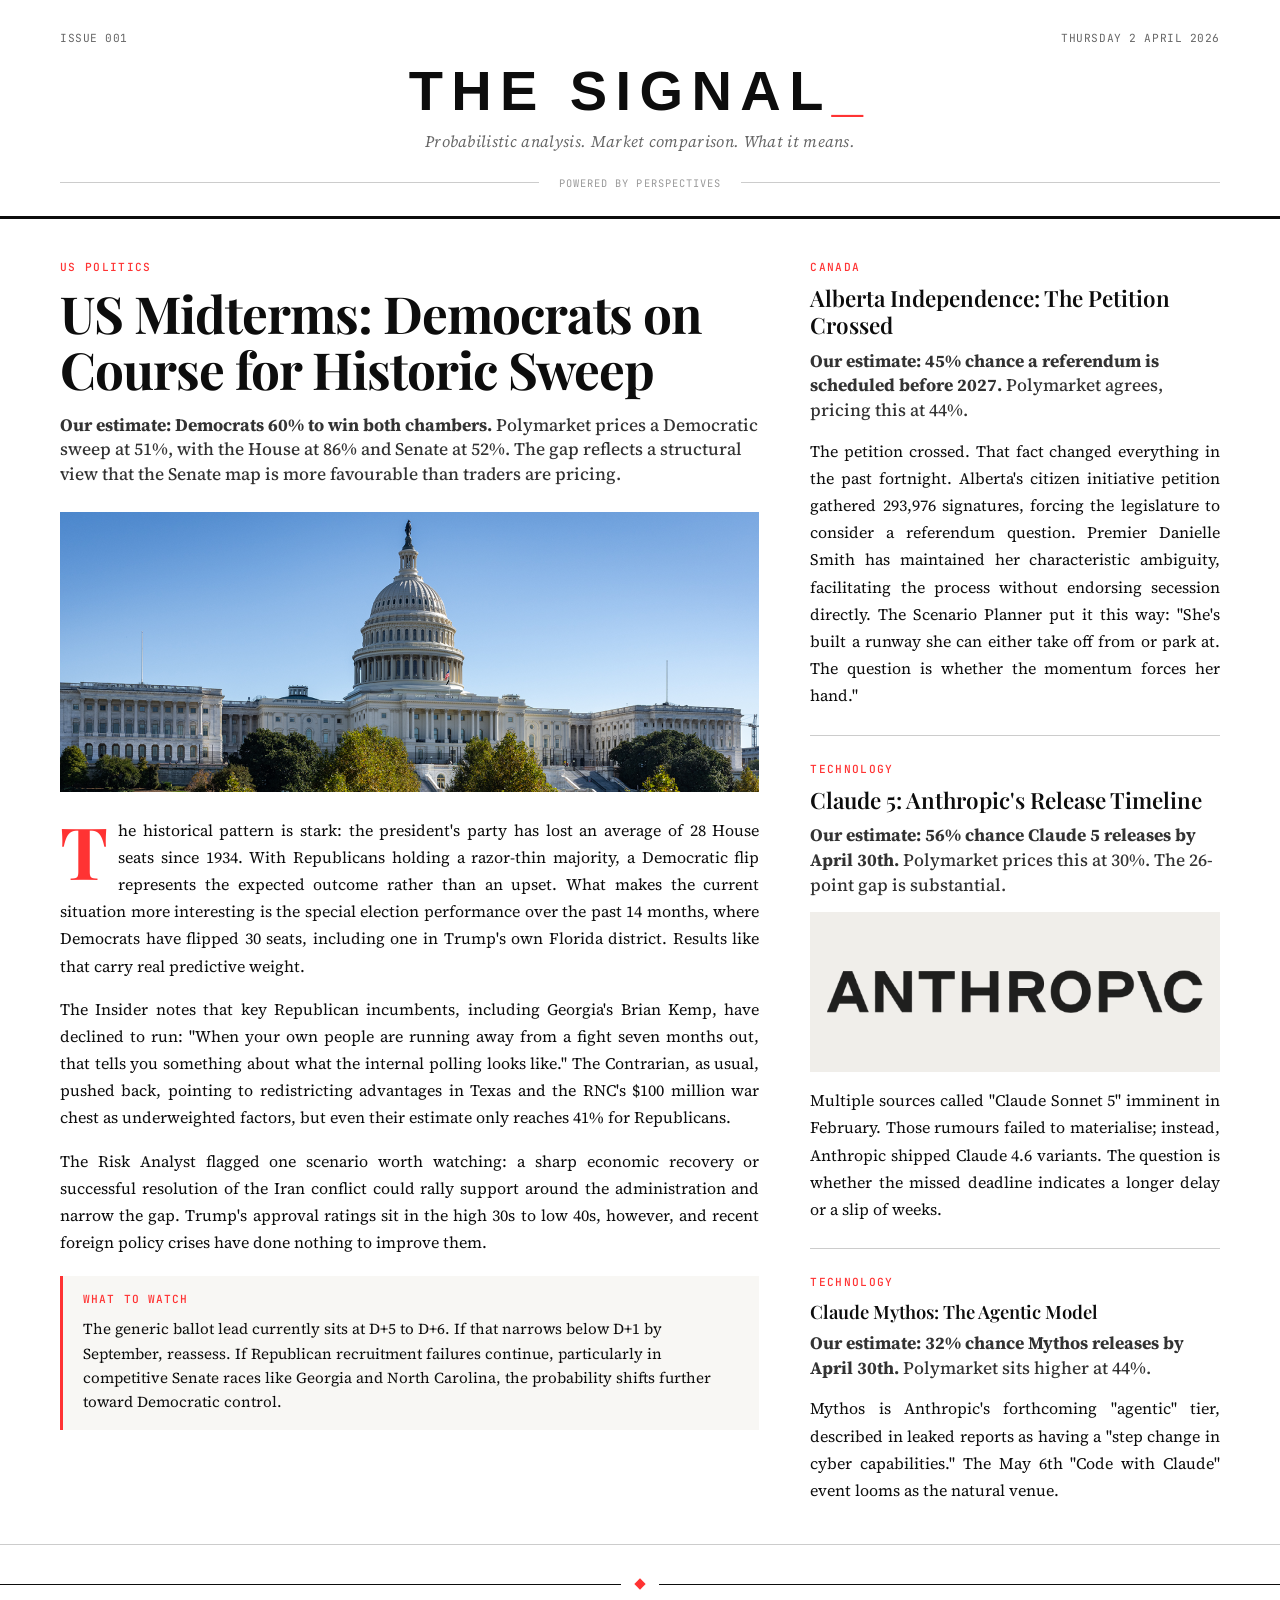
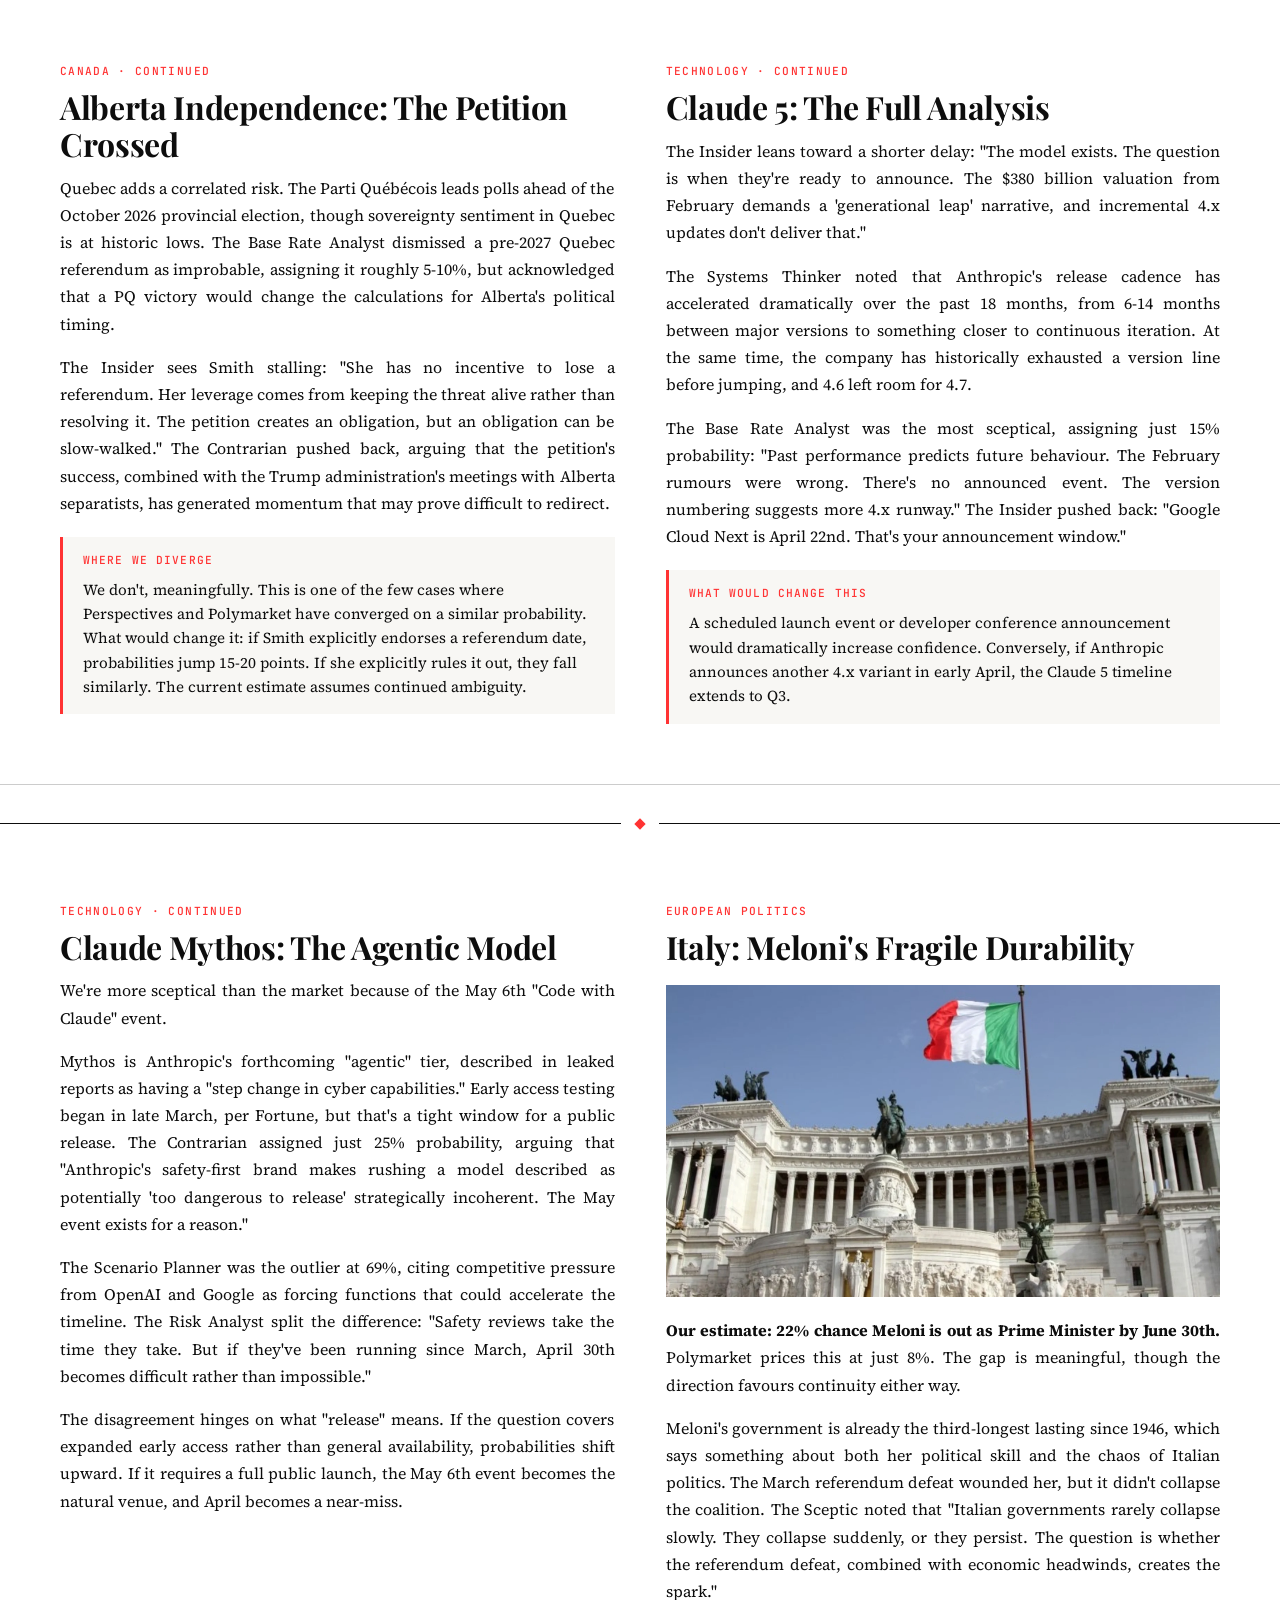
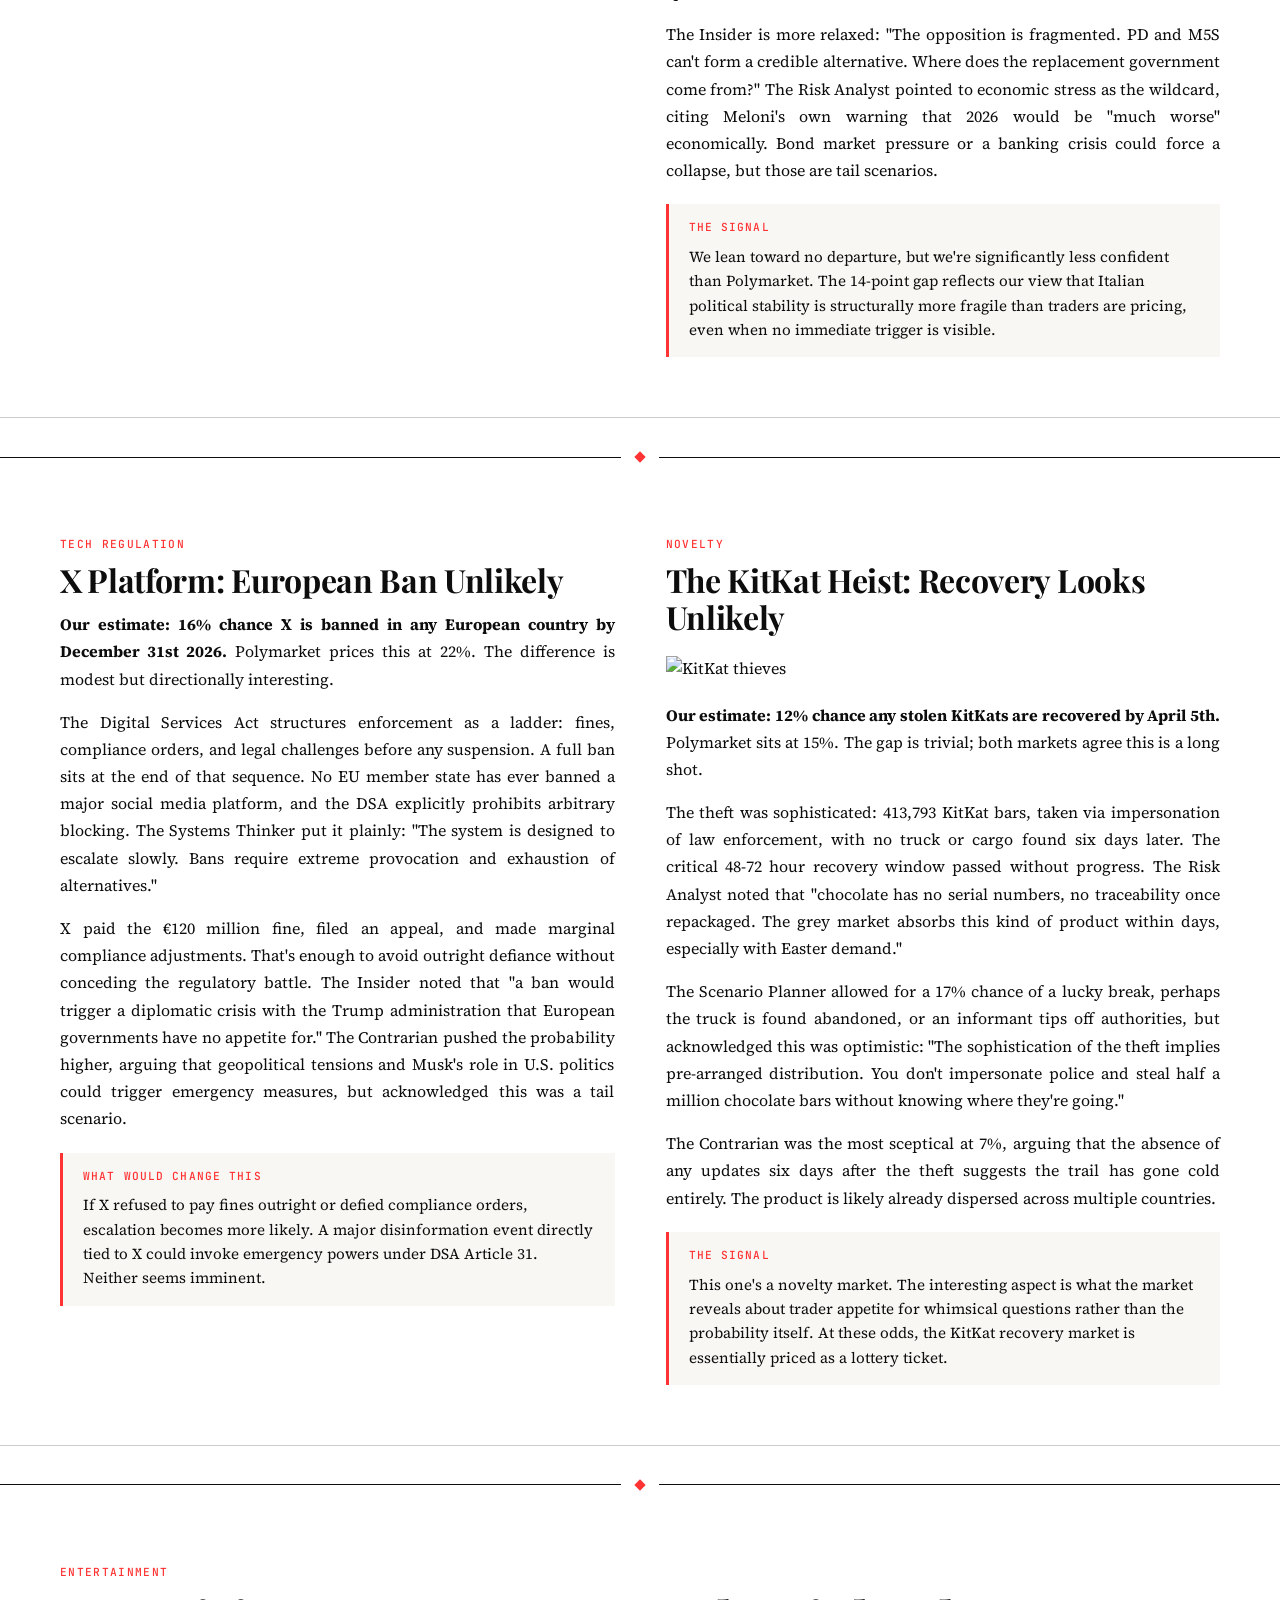
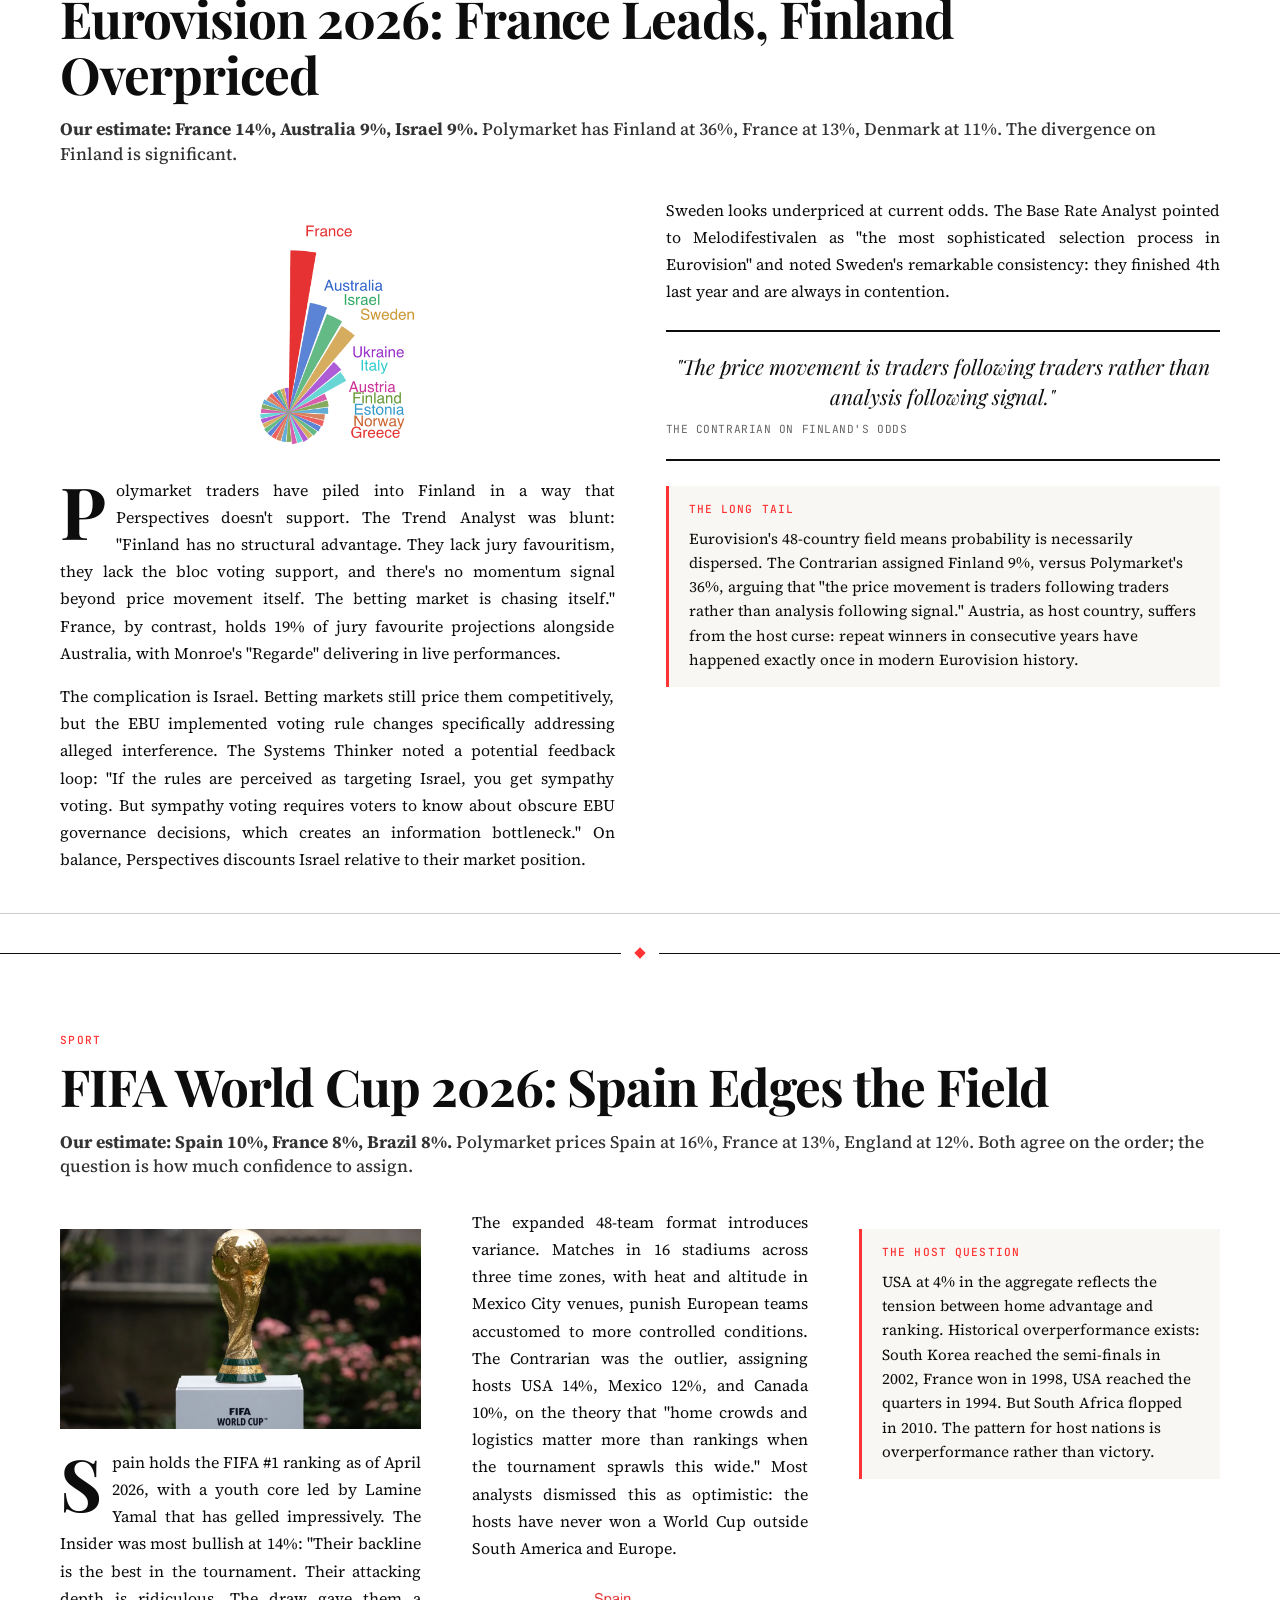
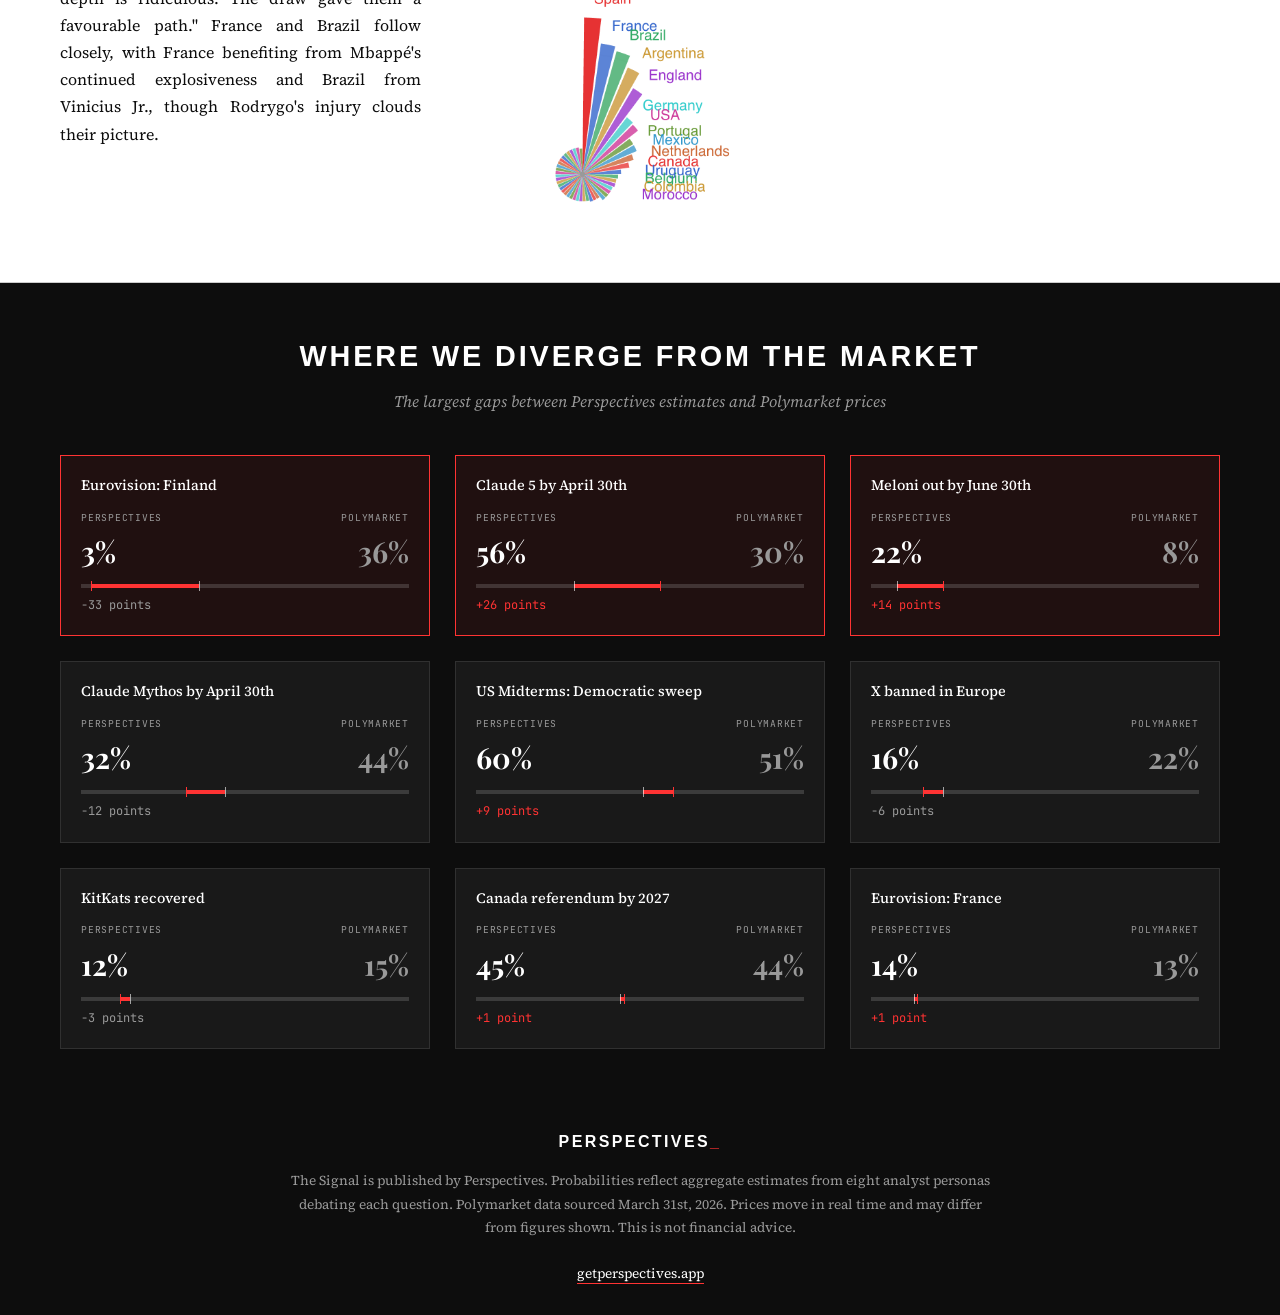
==== issue-1/index.html @ 30c76146 "Added Issue 2" ====
<!doctype html>
<html lang="en">
    <head>
        <meta charset="UTF-8" />
        <meta name="viewport" content="width=device-width, initial-scale=1.0" />
        <title>The Signal · Issue 001</title>
        <link rel="preconnect" href="https://fonts.googleapis.com" />
        <link rel="preconnect" href="https://fonts.gstatic.com" crossorigin />
        <link
            href="https://fonts.googleapis.com/css2?family=Syncopate:wght@400;700&family=Playfair+Display:ital,wght@0,400;0,500;0,600;0,700;0,800;1,400;1,500&family=Source+Serif+4:ital,opsz,wght@0,8..60,400;0,8..60,500;0,8..60,600;1,8..60,400;1,8..60,500&family=JetBrains+Mono:wght@400;500&display=swap"
            rel="stylesheet"
        />
        <style>
            :root {
                --black: #0d0d0d;
                --white: #ffffff;
                --paper: #f8f7f4;
                --paper-dark: #f0eeea;
                --red: rgb(255, 51, 51);
                --gray-dark: #333;
                --gray-mid: #666;
                --gray-light: #999;
                --rule: #0d0d0d;
                --rule-light: #ccc;
            }

            * {
                margin: 0;
                padding: 0;
                box-sizing: border-box;
            }

            html {
                font-size: 16px;
                scroll-behavior: smooth;
            }

            body {
                font-family: "Source Serif 4", Georgia, serif;
                background: var(--paper);
                color: var(--black);
                line-height: 1.6;
                -webkit-font-smoothing: antialiased;
            }

            /* ========================================
           NEWSPAPER CONTAINER
           ======================================== */

            .newspaper {
                max-width: 1400px;
                margin: 0 auto;
                background: var(--white);
                box-shadow: 0 0 60px rgba(0, 0, 0, 0.08);
            }

            .page {
                padding: 40px 60px;
                border-bottom: 1px solid var(--rule-light);
            }

            .page:last-child {
                border-bottom: none;
            }

            /* ========================================
           MASTHEAD
           ======================================== */

            .masthead {
                text-align: center;
                padding: 30px 60px 25px;
                border-bottom: 3px solid var(--black);
            }

            .masthead-top {
                display: flex;
                justify-content: space-between;
                align-items: center;
                font-family: "JetBrains Mono", monospace;
                font-size: 0.7rem;
                letter-spacing: 0.05em;
                color: var(--gray-mid);
                margin-bottom: 15px;
                text-transform: uppercase;
            }

            .masthead-logo {
                font-family: "Syncopate", sans-serif;
                font-weight: 700;
                font-size: 3.5rem;
                letter-spacing: 0.15em;
                color: var(--black);
                line-height: 1;
            }

            .masthead-logo .underscore {
                color: var(--red);
            }

            .masthead-tagline {
                font-family: "Source Serif 4", serif;
                font-style: italic;
                font-size: 1rem;
                color: var(--gray-mid);
                margin-top: 10px;
                letter-spacing: 0.02em;
            }

            .masthead-rule {
                display: flex;
                align-items: center;
                gap: 20px;
                margin-top: 20px;
            }

            .masthead-rule::before,
            .masthead-rule::after {
                content: "";
                flex: 1;
                height: 1px;
                background: var(--rule-light);
            }

            .masthead-rule span {
                font-family: "JetBrains Mono", monospace;
                font-size: 0.65rem;
                letter-spacing: 0.1em;
                text-transform: uppercase;
                color: var(--gray-light);
            }

            /* ========================================
           TYPOGRAPHY
           ======================================== */

            .headline-hero {
                font-family: "Playfair Display", serif;
                font-size: 3.2rem;
                font-weight: 700;
                line-height: 1.1;
                letter-spacing: -0.02em;
                margin-bottom: 15px;
            }

            .headline-major {
                font-family: "Playfair Display", serif;
                font-size: 2rem;
                font-weight: 700;
                line-height: 1.15;
                letter-spacing: -0.01em;
                margin-bottom: 12px;
            }

            .headline-minor {
                font-family: "Playfair Display", serif;
                font-size: 1.4rem;
                font-weight: 600;
                line-height: 1.2;
                margin-bottom: 10px;
            }

            .headline-small {
                font-family: "Playfair Display", serif;
                font-size: 1.15rem;
                font-weight: 600;
                line-height: 1.25;
                margin-bottom: 8px;
            }

            .subhead {
                font-family: "Source Serif 4", serif;
                font-size: 1.1rem;
                font-weight: 500;
                color: var(--gray-dark);
                line-height: 1.4;
                margin-bottom: 15px;
            }

            .body-text {
                font-size: 1rem;
                line-height: 1.7;
                text-align: justify;
                hyphens: auto;
            }

            .body-text p {
                margin-bottom: 1em;
            }

            .body-text p:last-child {
                margin-bottom: 0;
            }

            .estimate {
                font-weight: 600;
            }

            .section-label {
                font-family: "JetBrains Mono", monospace;
                font-size: 0.7rem;
                font-weight: 500;
                letter-spacing: 0.12em;
                text-transform: uppercase;
                color: var(--red);
                margin-bottom: 8px;
            }

            .drop-cap {
                float: left;
                font-family: "Playfair Display", serif;
                font-size: 4.5rem;
                font-weight: 700;
                line-height: 0.8;
                padding-right: 10px;
                padding-top: 5px;
                color: var(--black);
            }

            .drop-cap-red {
                color: var(--red);
            }

            /* ========================================
           FRONT PAGE LAYOUT
           ======================================== */

            .front-page {
                display: grid;
                grid-template-columns: 2fr 1px 1.2fr;
                gap: 0;
            }

            .column-rule {
                background: var(--rule-light);
                margin: 0 25px;
            }

            .lead-story {
                padding-right: 25px;
            }

            .sidebar-stories {
                padding-left: 25px;
            }

            .sidebar-story {
                padding-bottom: 25px;
                margin-bottom: 25px;
                border-bottom: 1px solid var(--rule-light);
            }

            .sidebar-story:last-child {
                border-bottom: none;
                margin-bottom: 0;
                padding-bottom: 0;
            }

            /* ========================================
           IMAGE PLACEHOLDERS
           ======================================== */

            .image-placeholder {
                background: var(--paper-dark);
                border: 1px dashed var(--rule-light);
                display: flex;
                align-items: center;
                justify-content: center;
                color: var(--gray-light);
                font-family: "JetBrains Mono", monospace;
                font-size: 0.75rem;
                text-align: center;
                padding: 20px;
                margin: 20px 0;
            }

            .image-placeholder.hero {
                height: 280px;
                margin: 25px 0;
            }

            .image-placeholder.sidebar {
                height: 160px;
                margin: 15px 0;
            }

            .image-placeholder.inline {
                height: 200px;
            }

            .image-placeholder.chart {
                height: 240px;
                background: var(--white);
                border: 1px solid var(--rule-light);
            }

            /* ========================================
           SECONDARY SECTIONS
           ======================================== */

            .two-column {
                display: grid;
                grid-template-columns: 1fr 1px 1fr;
                gap: 0;
            }

            .three-column {
                display: grid;
                grid-template-columns: 1fr 1px 1fr 1px 1fr;
                gap: 0;
            }

            .col {
                padding: 0 25px;
            }

            .col:first-child {
                padding-left: 0;
            }

            .col:last-child {
                padding-right: 0;
            }

            .section-break {
                display: flex;
                align-items: center;
                gap: 15px;
                margin: 35px 0;
            }

            .section-break::before,
            .section-break::after {
                content: "";
                flex: 1;
                height: 1px;
                background: var(--black);
            }

            .section-break .diamond {
                width: 8px;
                height: 8px;
                background: var(--red);
                transform: rotate(45deg);
            }

            /* ========================================
           CALLOUT BOXES
           ======================================== */

            .what-to-watch {
                background: var(--paper);
                border-left: 3px solid var(--red);
                padding: 15px 20px;
                margin: 20px 0;
            }

            .what-to-watch-title {
                font-family: "JetBrains Mono", monospace;
                font-size: 0.7rem;
                font-weight: 500;
                letter-spacing: 0.1em;
                text-transform: uppercase;
                color: var(--red);
                margin-bottom: 8px;
            }

            .what-to-watch p {
                font-size: 0.95rem;
                line-height: 1.6;
                margin: 0;
            }

            .pull-quote {
                border-top: 2px solid var(--black);
                border-bottom: 2px solid var(--black);
                padding: 20px 0;
                margin: 25px 0;
            }

            .pull-quote p {
                font-family: "Playfair Display", serif;
                font-size: 1.3rem;
                font-style: italic;
                line-height: 1.4;
                text-align: center;
            }

            .pull-quote .attribution {
                font-family: "JetBrains Mono", monospace;
                font-size: 0.7rem;
                font-style: normal;
                letter-spacing: 0.05em;
                text-transform: uppercase;
                color: var(--gray-mid);
                margin-top: 10px;
                display: block;
            }

            /* ========================================
           DIVERGENCE INFOGRAPHIC
           ======================================== */

            .divergence-section {
                background: var(--black);
                color: var(--white);
                padding: 50px 60px;
            }

            .divergence-title {
                font-family: "Syncopate", sans-serif;
                font-weight: 700;
                font-size: 1.8rem;
                letter-spacing: 0.1em;
                text-align: center;
                margin-bottom: 10px;
            }

            .divergence-subtitle {
                font-family: "Source Serif 4", serif;
                font-style: italic;
                font-size: 1rem;
                text-align: center;
                color: var(--gray-light);
                margin-bottom: 40px;
            }

            .divergence-grid {
                display: grid;
                grid-template-columns: repeat(3, 1fr);
                gap: 25px;
            }

            .divergence-card {
                background: rgba(255, 255, 255, 0.05);
                border: 1px solid rgba(255, 255, 255, 0.1);
                padding: 20px;
            }

            .divergence-card.highlight {
                border-color: var(--red);
                background: rgba(255, 51, 51, 0.08);
            }

            .divergence-question {
                font-family: "Source Serif 4", serif;
                font-size: 0.9rem;
                font-weight: 500;
                margin-bottom: 15px;
                line-height: 1.3;
            }

            .divergence-numbers {
                display: flex;
                justify-content: space-between;
                align-items: flex-end;
                margin-bottom: 10px;
            }

            .divergence-estimate {
                text-align: left;
            }

            .divergence-market {
                text-align: right;
            }

            .divergence-label {
                font-family: "JetBrains Mono", monospace;
                font-size: 0.6rem;
                letter-spacing: 0.08em;
                text-transform: uppercase;
                color: var(--gray-light);
                margin-bottom: 3px;
            }

            .divergence-value {
                font-family: "Playfair Display", serif;
                font-size: 1.8rem;
                font-weight: 700;
            }

            .divergence-value.perspectives {
                color: var(--white);
            }

            .divergence-value.polymarket {
                color: var(--gray-light);
            }

            .divergence-gap-bar {
                height: 4px;
                background: rgba(255, 255, 255, 0.15);
                position: relative;
                margin-bottom: 8px;
            }

            .gap-fill {
                position: absolute;
                height: 100%;
                background: var(--red);
            }

            .gap-tick {
                position: absolute;
                width: 1px;
                height: 10px;
                top: -3px;
            }

            .gap-tick-p {
                background: var(--red);
            }

            .gap-tick-pm {
                background: rgba(255, 255, 255, 0.6);
            }

            .divergence-gap {
                font-family: "JetBrains Mono", monospace;
                font-size: 0.75rem;
                color: var(--red);
            }

            .divergence-gap.negative {
                color: var(--gray-light);
            }

            /* ========================================
           FOOTER
           ======================================== */

            .footer {
                background: var(--black);
                color: var(--white);
                padding: 30px 60px;
                text-align: center;
            }

            .footer-logo {
                font-family: "Syncopate", sans-serif;
                font-weight: 700;
                font-size: 1rem;
                letter-spacing: 0.15em;
                margin-bottom: 15px;
            }

            .footer-logo .underscore {
                color: var(--red);
            }

            .footer-text {
                font-size: 0.85rem;
                color: var(--gray-light);
                line-height: 1.7;
                max-width: 700px;
                margin: 0 auto;
            }

            .footer-text a {
                color: var(--white);
                text-decoration: none;
                border-bottom: 1px solid var(--red);
            }

            /* ========================================
           RESPONSIVE
           ======================================== */

            @media (max-width: 1100px) {
                .three-column {
                    grid-template-columns: 1fr 1px 1fr;
                }

                .three-column .col:nth-child(5) {
                    grid-column: 1 / -1;
                    padding: 25px 0 0 0;
                    margin-top: 25px;
                    border-top: 1px solid var(--rule-light);
                }

                .three-column .column-rule:nth-child(4) {
                    display: none;
                }

                .divergence-grid {
                    grid-template-columns: repeat(2, 1fr);
                }
            }

            @media (max-width: 900px) {
                .page {
                    padding: 30px 40px;
                }

                .masthead {
                    padding: 25px 40px 20px;
                }

                .masthead-logo {
                    font-size: 2.5rem;
                }

                .front-page {
                    grid-template-columns: 1fr;
                }

                .column-rule {
                    display: none;
                }

                .lead-story {
                    padding-right: 0;
                    padding-bottom: 30px;
                    margin-bottom: 30px;
                    border-bottom: 1px solid var(--rule-light);
                }

                .sidebar-stories {
                    padding-left: 0;
                }

                .two-column,
                .three-column {
                    grid-template-columns: 1fr;
                }

                .two-column .column-rule,
                .three-column .column-rule {
                    display: none;
                }

                .col {
                    padding: 0;
                    padding-bottom: 25px;
                    margin-bottom: 25px;
                    border-bottom: 1px solid var(--rule-light);
                }

                .col:last-child {
                    border-bottom: none;
                    margin-bottom: 0;
                    padding-bottom: 0;
                }

                .headline-hero {
                    font-size: 2.2rem;
                }

                .headline-major {
                    font-size: 1.6rem;
                }

                .divergence-section {
                    padding: 40px;
                }

                .divergence-grid {
                    grid-template-columns: 1fr;
                }
            }

            @media (max-width: 600px) {
                .page {
                    padding: 25px 20px;
                }

                .masthead {
                    padding: 20px;
                }

                .masthead-top {
                    flex-direction: column;
                    gap: 5px;
                }

                .masthead-logo {
                    font-size: 1.8rem;
                }

                .headline-hero {
                    font-size: 1.8rem;
                }

                .headline-major {
                    font-size: 1.4rem;
                }

                .drop-cap {
                    font-size: 3.5rem;
                }

                .divergence-section {
                    padding: 30px 20px;
                }

                .footer {
                    padding: 25px 20px;
                }
            }
        </style>
    </head>
    <body>
        <div class="newspaper">
            <!-- MASTHEAD -->
            <header class="masthead">
                <div class="masthead-top">
                    <span>Issue 001</span>
                    <span>Thursday 2 April 2026</span>
                </div>
                <div class="masthead-logo">
                    THE SIGNAL<span class="underscore">_</span>
                </div>
                <div class="masthead-tagline">
                    Probabilistic analysis. Market comparison. What it means.
                </div>
                <div class="masthead-rule">
                    <span>Powered by Perspectives</span>
                </div>
            </header>

            <!-- FRONT PAGE -->
            <section class="page">
                <div class="front-page">
                    <!-- LEAD STORY -->
                    <article class="lead-story">
                        <div class="section-label">US Politics</div>
                        <h1 class="headline-hero">
                            US Midterms: Democrats on Course for Historic Sweep
                        </h1>
                        <p class="subhead">
                            <strong
                                >Our estimate: Democrats 60% to win both
                                chambers.</strong
                            >
                            Polymarket prices a Democratic sweep at 51%, with
                            the House at 86% and Senate at 52%. The gap reflects
                            a structural view that the Senate map is more
                            favourable than traders are pricing.
                        </p>

                        <img
                            src="us-capitol.png"
                            alt="US Capitol building"
                            style="
                                width: 100%;
                                height: 280px;
                                object-fit: cover;
                                display: block;
                                margin: 25px 0;
                            "
                        />

                        <div class="body-text">
                            <p>
                                <span class="drop-cap drop-cap-red">T</span>he
                                historical pattern is stark: the president's
                                party has lost an average of 28 House seats
                                since 1934. With Republicans holding a
                                razor-thin majority, a Democratic flip
                                represents the expected outcome rather than an
                                upset. What makes the current situation more
                                interesting is the special election performance
                                over the past 14 months, where Democrats have
                                flipped 30 seats, including one in Trump's own
                                Florida district. Results like that carry real
                                predictive weight.
                            </p>

                            <p>
                                The Insider notes that key Republican
                                incumbents, including Georgia's Brian Kemp, have
                                declined to run: "When your own people are
                                running away from a fight seven months out, that
                                tells you something about what the internal
                                polling looks like." The Contrarian, as usual,
                                pushed back, pointing to redistricting
                                advantages in Texas and the RNC's $100 million
                                war chest as underweighted factors, but even
                                their estimate only reaches 41% for Republicans.
                            </p>

                            <p>
                                The Risk Analyst flagged one scenario worth
                                watching: a sharp economic recovery or
                                successful resolution of the Iran conflict could
                                rally support around the administration and
                                narrow the gap. Trump's approval ratings sit in
                                the high 30s to low 40s, however, and recent
                                foreign policy crises have done nothing to
                                improve them.
                            </p>
                        </div>

                        <div class="what-to-watch">
                            <div class="what-to-watch-title">What to Watch</div>
                            <p>
                                The generic ballot lead currently sits at D+5 to
                                D+6. If that narrows below D+1 by September,
                                reassess. If Republican recruitment failures
                                continue, particularly in competitive Senate
                                races like Georgia and North Carolina, the
                                probability shifts further toward Democratic
                                control.
                            </p>
                        </div>
                    </article>

                    <div class="column-rule"></div>

                    <!-- SIDEBAR STORIES -->
                    <aside class="sidebar-stories">
                        <article class="sidebar-story">
                            <div class="section-label">Canada</div>
                            <h2 class="headline-minor">
                                Alberta Independence: The Petition Crossed
                            </h2>
                            <p class="subhead">
                                <strong
                                    >Our estimate: 45% chance a referendum is
                                    scheduled before 2027.</strong
                                >
                                Polymarket agrees, pricing this at 44%.
                            </p>

                            <div class="body-text">
                                <p>
                                    The petition crossed. That fact changed
                                    everything in the past fortnight. Alberta's
                                    citizen initiative petition gathered 293,976
                                    signatures, forcing the legislature to
                                    consider a referendum question. Premier
                                    Danielle Smith has maintained her
                                    characteristic ambiguity, facilitating the
                                    process without endorsing secession
                                    directly. The Scenario Planner put it this
                                    way: "She's built a runway she can either
                                    take off from or park at. The question is
                                    whether the momentum forces her hand."
                                </p>
                            </div>
                        </article>

                        <article class="sidebar-story">
                            <div class="section-label">Technology</div>
                            <h2 class="headline-minor">
                                Claude 5: Anthropic's Release Timeline
                            </h2>
                            <p class="subhead">
                                <strong
                                    >Our estimate: 56% chance Claude 5 releases
                                    by April 30th.</strong
                                >
                                Polymarket prices this at 30%. The 26-point gap
                                is substantial.
                            </p>

                            <img
                                src="anthropic-logo.png"
                                alt="Anthropic"
                                style="
                                    width: 100%;
                                    height: 160px;
                                    object-fit: contain;
                                    display: block;
                                    margin: 15px 0;
                                    background: var(--paper-dark);
                                "
                            />

                            <div class="body-text">
                                <p>
                                    Multiple sources called "Claude Sonnet 5"
                                    imminent in February. Those rumours failed
                                    to materialise; instead, Anthropic shipped
                                    Claude 4.6 variants. The question is whether
                                    the missed deadline indicates a longer delay
                                    or a slip of weeks.
                                </p>
                            </div>
                        </article>

                        <article class="sidebar-story">
                            <div class="section-label">Technology</div>
                            <h2 class="headline-small">
                                Claude Mythos: The Agentic Model
                            </h2>
                            <p class="subhead">
                                <strong
                                    >Our estimate: 32% chance Mythos releases by
                                    April 30th.</strong
                                >
                                Polymarket sits higher at 44%.
                            </p>
                            <div class="body-text">
                                <p>
                                    Mythos is Anthropic's forthcoming "agentic"
                                    tier, described in leaked reports as having
                                    a "step change in cyber capabilities." The
                                    May 6th "Code with Claude" event looms as
                                    the natural venue.
                                </p>
                            </div>
                        </article>
                    </aside>
                </div>
            </section>

            <div class="section-break"><div class="diamond"></div></div>

            <!-- SECOND PAGE: ALBERTA + AI CONTINUED -->
            <section class="page">
                <div class="two-column">
                    <article class="col">
                        <div class="section-label">Canada · Continued</div>
                        <h2 class="headline-major">
                            Alberta Independence: The Petition Crossed
                        </h2>

                        <div class="body-text">
                            <p>
                                Quebec adds a correlated risk. The Parti
                                Québécois leads polls ahead of the October 2026
                                provincial election, though sovereignty
                                sentiment in Quebec is at historic lows. The
                                Base Rate Analyst dismissed a pre-2027 Quebec
                                referendum as improbable, assigning it roughly
                                5-10%, but acknowledged that a PQ victory would
                                change the calculations for Alberta's political
                                timing.
                            </p>

                            <p>
                                The Insider sees Smith stalling: "She has no
                                incentive to lose a referendum. Her leverage
                                comes from keeping the threat alive rather than
                                resolving it. The petition creates an
                                obligation, but an obligation can be
                                slow-walked." The Contrarian pushed back,
                                arguing that the petition's success, combined
                                with the Trump administration's meetings with
                                Alberta separatists, has generated momentum that
                                may prove difficult to redirect.
                            </p>
                        </div>

                        <div class="what-to-watch">
                            <div class="what-to-watch-title">
                                Where We Diverge
                            </div>
                            <p>
                                We don't, meaningfully. This is one of the few
                                cases where Perspectives and Polymarket have
                                converged on a similar probability. What would
                                change it: if Smith explicitly endorses a
                                referendum date, probabilities jump 15-20
                                points. If she explicitly rules it out, they
                                fall similarly. The current estimate assumes
                                continued ambiguity.
                            </p>
                        </div>
                    </article>

                    <div class="column-rule"></div>

                    <article class="col">
                        <div class="section-label">Technology · Continued</div>
                        <h2 class="headline-major">
                            Claude 5: The Full Analysis
                        </h2>

                        <div class="body-text">
                            <p>
                                The Insider leans toward a shorter delay: "The
                                model exists. The question is when they're ready
                                to announce. The $380 billion valuation from
                                February demands a 'generational leap'
                                narrative, and incremental 4.x updates don't
                                deliver that."
                            </p>

                            <p>
                                The Systems Thinker noted that Anthropic's
                                release cadence has accelerated dramatically
                                over the past 18 months, from 6-14 months
                                between major versions to something closer to
                                continuous iteration. At the same time, the
                                company has historically exhausted a version
                                line before jumping, and 4.6 left room for 4.7.
                            </p>

                            <p>
                                The Base Rate Analyst was the most sceptical,
                                assigning just 15% probability: "Past
                                performance predicts future behaviour. The
                                February rumours were wrong. There's no
                                announced event. The version numbering suggests
                                more 4.x runway." The Insider pushed back:
                                "Google Cloud Next is April 22nd. That's your
                                announcement window."
                            </p>
                        </div>

                        <div class="what-to-watch">
                            <div class="what-to-watch-title">
                                What Would Change This
                            </div>
                            <p>
                                A scheduled launch event or developer conference
                                announcement would dramatically increase
                                confidence. Conversely, if Anthropic announces
                                another 4.x variant in early April, the Claude 5
                                timeline extends to Q3.
                            </p>
                        </div>
                    </article>
                </div>
            </section>

            <div class="section-break"><div class="diamond"></div></div>

            <!-- THIRD PAGE: MYTHOS + MELONI -->
            <section class="page">
                <div class="two-column">
                    <article class="col">
                        <div class="section-label">Technology · Continued</div>
                        <h2 class="headline-major">
                            Claude Mythos: The Agentic Model
                        </h2>

                        <div class="body-text">
                            <p>
                                We're more sceptical than the market because of
                                the May 6th "Code with Claude" event.
                            </p>

                            <p>
                                Mythos is Anthropic's forthcoming "agentic"
                                tier, described in leaked reports as having a
                                "step change in cyber capabilities." Early
                                access testing began in late March, per Fortune,
                                but that's a tight window for a public release.
                                The Contrarian assigned just 25% probability,
                                arguing that "Anthropic's safety-first brand
                                makes rushing a model described as potentially
                                'too dangerous to release' strategically
                                incoherent. The May event exists for a reason."
                            </p>

                            <p>
                                The Scenario Planner was the outlier at 69%,
                                citing competitive pressure from OpenAI and
                                Google as forcing functions that could
                                accelerate the timeline. The Risk Analyst split
                                the difference: "Safety reviews take the time
                                they take. But if they've been running since
                                March, April 30th becomes difficult rather than
                                impossible."
                            </p>

                            <p>
                                The disagreement hinges on what "release" means.
                                If the question covers expanded early access
                                rather than general availability, probabilities
                                shift upward. If it requires a full public
                                launch, the May 6th event becomes the natural
                                venue, and April becomes a near-miss.
                            </p>
                        </div>
                    </article>

                    <div class="column-rule"></div>

                    <article class="col">
                        <div class="section-label">European Politics</div>
                        <h2 class="headline-major">
                            Italy: Meloni's Fragile Durability
                        </h2>

                        <img
                            src="Italian Parliament.png"
                            alt="Italian Parliament"
                            style="
                                width: 100%;
                                height: auto;
                                display: block;
                                margin: 20px 0;
                            "
                        />

                        <div class="body-text">
                            <p>
                                <strong
                                    >Our estimate: 22% chance Meloni is out as
                                    Prime Minister by June 30th.</strong
                                >
                                Polymarket prices this at just 8%. The gap is
                                meaningful, though the direction favours
                                continuity either way.
                            </p>

                            <p>
                                Meloni's government is already the third-longest
                                lasting since 1946, which says something about
                                both her political skill and the chaos of
                                Italian politics. The March referendum defeat
                                wounded her, but it didn't collapse the
                                coalition. The Sceptic noted that "Italian
                                governments rarely collapse slowly. They
                                collapse suddenly, or they persist. The question
                                is whether the referendum defeat, combined with
                                economic headwinds, creates the spark."
                            </p>

                            <p>
                                The Insider is more relaxed: "The opposition is
                                fragmented. PD and M5S can't form a credible
                                alternative. Where does the replacement
                                government come from?" The Risk Analyst pointed
                                to economic stress as the wildcard, citing
                                Meloni's own warning that 2026 would be "much
                                worse" economically. Bond market pressure or a
                                banking crisis could force a collapse, but those
                                are tail scenarios.
                            </p>
                        </div>

                        <div class="what-to-watch">
                            <div class="what-to-watch-title">The Signal</div>
                            <p>
                                We lean toward no departure, but we're
                                significantly less confident than Polymarket.
                                The 14-point gap reflects our view that Italian
                                political stability is structurally more fragile
                                than traders are pricing, even when no immediate
                                trigger is visible.
                            </p>
                        </div>
                    </article>
                </div>
            </section>

            <div class="section-break"><div class="diamond"></div></div>

            <!-- FOURTH PAGE: X PLATFORM + KITKAT -->
            <section class="page">
                <div class="two-column">
                    <article class="col">
                        <div class="section-label">Tech Regulation</div>
                        <h2 class="headline-major">
                            X Platform: European Ban Unlikely
                        </h2>

                        <div class="body-text">
                            <p>
                                <strong
                                    >Our estimate: 16% chance X is banned in any
                                    European country by December 31st
                                    2026.</strong
                                >
                                Polymarket prices this at 22%. The difference is
                                modest but directionally interesting.
                            </p>

                            <p>
                                The Digital Services Act structures enforcement
                                as a ladder: fines, compliance orders, and legal
                                challenges before any suspension. A full ban
                                sits at the end of that sequence. No EU member
                                state has ever banned a major social media
                                platform, and the DSA explicitly prohibits
                                arbitrary blocking. The Systems Thinker put it
                                plainly: "The system is designed to escalate
                                slowly. Bans require extreme provocation and
                                exhaustion of alternatives."
                            </p>

                            <p>
                                X paid the €120 million fine, filed an appeal,
                                and made marginal compliance adjustments. That's
                                enough to avoid outright defiance without
                                conceding the regulatory battle. The Insider
                                noted that "a ban would trigger a diplomatic
                                crisis with the Trump administration that
                                European governments have no appetite for." The
                                Contrarian pushed the probability higher,
                                arguing that geopolitical tensions and Musk's
                                role in U.S. politics could trigger emergency
                                measures, but acknowledged this was a tail
                                scenario.
                            </p>
                        </div>

                        <div class="what-to-watch">
                            <div class="what-to-watch-title">
                                What Would Change This
                            </div>
                            <p>
                                If X refused to pay fines outright or defied
                                compliance orders, escalation becomes more
                                likely. A major disinformation event directly
                                tied to X could invoke emergency powers under
                                DSA Article 31. Neither seems imminent.
                            </p>
                        </div>
                    </article>

                    <div class="column-rule"></div>

                    <article class="col">
                        <div class="section-label">Novelty</div>
                        <h2 class="headline-major">
                            The KitKat Heist: Recovery Looks Unlikely
                        </h2>

                        <img
                            src="kitkat-theives.png"
                            alt="KitKat thieves"
                            style="
                                width: 100%;
                                height: auto;
                                display: block;
                                margin: 20px 0;
                            "
                        />

                        <div class="body-text">
                            <p>
                                <strong
                                    >Our estimate: 12% chance any stolen KitKats
                                    are recovered by April 5th.</strong
                                >
                                Polymarket sits at 15%. The gap is trivial; both
                                markets agree this is a long shot.
                            </p>

                            <p>
                                The theft was sophisticated: 413,793 KitKat
                                bars, taken via impersonation of law
                                enforcement, with no truck or cargo found six
                                days later. The critical 48-72 hour recovery
                                window passed without progress. The Risk Analyst
                                noted that "chocolate has no serial numbers, no
                                traceability once repackaged. The grey market
                                absorbs this kind of product within days,
                                especially with Easter demand."
                            </p>

                            <p>
                                The Scenario Planner allowed for a 17% chance of
                                a lucky break, perhaps the truck is found
                                abandoned, or an informant tips off authorities,
                                but acknowledged this was optimistic: "The
                                sophistication of the theft implies pre-arranged
                                distribution. You don't impersonate police and
                                steal half a million chocolate bars without
                                knowing where they're going."
                            </p>

                            <p>
                                The Contrarian was the most sceptical at 7%,
                                arguing that the absence of any updates six days
                                after the theft suggests the trail has gone cold
                                entirely. The product is likely already
                                dispersed across multiple countries.
                            </p>
                        </div>

                        <div class="what-to-watch">
                            <div class="what-to-watch-title">The Signal</div>
                            <p>
                                This one's a novelty market. The interesting
                                aspect is what the market reveals about trader
                                appetite for whimsical questions rather than the
                                probability itself. At these odds, the KitKat
                                recovery market is essentially priced as a
                                lottery ticket.
                            </p>
                        </div>
                    </article>
                </div>
            </section>

            <div class="section-break"><div class="diamond"></div></div>

            <!-- FIFTH PAGE: EUROVISION -->
            <section class="page">
                <div class="section-label">Entertainment</div>
                <h1 class="headline-hero">
                    Eurovision 2026: France Leads, Finland Overpriced
                </h1>
                <p class="subhead">
                    <strong
                        >Our estimate: France 14%, Australia 9%, Israel
                        9%.</strong
                    >
                    Polymarket has Finland at 36%, France at 13%, Denmark at
                    11%. The divergence on Finland is significant.
                </p>

                <div class="two-column" style="margin-top: 30px">
                    <div class="col">
                        <img
                            src="eurovision-distribution.png"
                            alt="Eurovision probability distribution"
                            style="
                                width: 100%;
                                height: 240px;
                                object-fit: contain;
                                display: block;
                                margin: 20px 0;
                                background: var(--white);
                            "
                        />

                        <div class="body-text">
                            <p>
                                <span class="drop-cap">P</span>olymarket traders
                                have piled into Finland in a way that
                                Perspectives doesn't support. The Trend Analyst
                                was blunt: "Finland has no structural advantage.
                                They lack jury favouritism, they lack the bloc
                                voting support, and there's no momentum signal
                                beyond price movement itself. The betting market
                                is chasing itself." France, by contrast, holds
                                19% of jury favourite projections alongside
                                Australia, with Monroe's "Regarde" delivering in
                                live performances.
                            </p>

                            <p>
                                The complication is Israel. Betting markets
                                still price them competitively, but the EBU
                                implemented voting rule changes specifically
                                addressing alleged interference. The Systems
                                Thinker noted a potential feedback loop: "If the
                                rules are perceived as targeting Israel, you get
                                sympathy voting. But sympathy voting requires
                                voters to know about obscure EBU governance
                                decisions, which creates an information
                                bottleneck." On balance, Perspectives discounts
                                Israel relative to their market position.
                            </p>
                        </div>
                    </div>

                    <div class="column-rule"></div>

                    <div class="col">
                        <div class="body-text">
                            <p>
                                Sweden looks underpriced at current odds. The
                                Base Rate Analyst pointed to Melodifestivalen as
                                "the most sophisticated selection process in
                                Eurovision" and noted Sweden's remarkable
                                consistency: they finished 4th last year and are
                                always in contention.
                            </p>
                        </div>

                        <div class="pull-quote">
                            <p>
                                "The price movement is traders following traders
                                rather than analysis following signal."
                            </p>
                            <span class="attribution"
                                >The Contrarian on Finland's odds</span
                            >
                        </div>

                        <div class="what-to-watch">
                            <div class="what-to-watch-title">The Long Tail</div>
                            <p>
                                Eurovision's 48-country field means probability
                                is necessarily dispersed. The Contrarian
                                assigned Finland 9%, versus Polymarket's 36%,
                                arguing that "the price movement is traders
                                following traders rather than analysis following
                                signal." Austria, as host country, suffers from
                                the host curse: repeat winners in consecutive
                                years have happened exactly once in modern
                                Eurovision history.
                            </p>
                        </div>
                    </div>
                </div>
            </section>

            <div class="section-break"><div class="diamond"></div></div>

            <!-- SIXTH PAGE: WORLD CUP -->
            <section class="page">
                <div class="section-label">Sport</div>
                <h1 class="headline-hero">
                    FIFA World Cup 2026: Spain Edges the Field
                </h1>
                <p class="subhead">
                    <strong
                        >Our estimate: Spain 10%, France 8%, Brazil 8%.</strong
                    >
                    Polymarket prices Spain at 16%, France at 13%, England at
                    12%. Both agree on the order; the question is how much
                    confidence to assign.
                </p>

                <div class="three-column" style="margin-top: 30px">
                    <div class="col">
                        <img
                            src="fifa-world-cup-trophy.png"
                            alt="FIFA World Cup trophy"
                            style="
                                width: 100%;
                                height: 200px;
                                object-fit: cover;
                                display: block;
                                margin: 20px 0;
                            "
                        />

                        <div class="body-text">
                            <p>
                                <span class="drop-cap">S</span>pain holds the
                                FIFA #1 ranking as of April 2026, with a youth
                                core led by Lamine Yamal that has gelled
                                impressively. The Insider was most bullish at
                                14%: "Their backline is the best in the
                                tournament. Their attacking depth is ridiculous.
                                The draw gave them a favourable path." France
                                and Brazil follow closely, with France
                                benefiting from Mbappé's continued explosiveness
                                and Brazil from Vinicius Jr., though Rodrygo's
                                injury clouds their picture.
                            </p>
                        </div>
                    </div>

                    <div class="column-rule"></div>

                    <div class="col">
                        <div class="body-text">
                            <p>
                                The expanded 48-team format introduces variance.
                                Matches in 16 stadiums across three time zones,
                                with heat and altitude in Mexico City venues,
                                punish European teams accustomed to more
                                controlled conditions. The Contrarian was the
                                outlier, assigning hosts USA 14%, Mexico 12%,
                                and Canada 10%, on the theory that "home crowds
                                and logistics matter more than rankings when the
                                tournament sprawls this wide." Most analysts
                                dismissed this as optimistic: the hosts have
                                never won a World Cup outside South America and
                                Europe.
                            </p>
                        </div>

                        <img
                            src="world-cup-distribution.png"
                            alt="World Cup probability distribution"
                            style="
                                width: 100%;
                                height: 240px;
                                object-fit: contain;
                                display: block;
                                margin: 20px 0;
                                background: var(--white);
                            "
                        />
                    </div>

                    <div class="column-rule"></div>

                    <div class="col">
                        <div class="what-to-watch">
                            <div class="what-to-watch-title">
                                The Host Question
                            </div>
                            <p>
                                USA at 4% in the aggregate reflects the tension
                                between home advantage and ranking. Historical
                                overperformance exists: South Korea reached the
                                semi-finals in 2002, France won in 1998, USA
                                reached the quarters in 1994. But South Africa
                                flopped in 2010. The pattern for host nations is
                                overperformance rather than victory.
                            </p>
                        </div>
                    </div>
                </div>
            </section>

            <!-- DIVERGENCE INFOGRAPHIC -->
            <section class="divergence-section">
                <h2 class="divergence-title">
                    WHERE WE DIVERGE FROM THE MARKET
                </h2>
                <p class="divergence-subtitle">
                    The largest gaps between Perspectives estimates and
                    Polymarket prices
                </p>

                <div class="divergence-grid">
                    <div class="divergence-card highlight">
                        <div class="divergence-question">
                            Eurovision: Finland
                        </div>
                        <div class="divergence-numbers">
                            <div class="divergence-estimate">
                                <div class="divergence-label">Perspectives</div>
                                <div class="divergence-value perspectives">
                                    3%
                                </div>
                            </div>
                            <div class="divergence-market">
                                <div class="divergence-label">Polymarket</div>
                                <div class="divergence-value polymarket">
                                    36%
                                </div>
                            </div>
                        </div>
                        <div class="divergence-gap-bar">
                            <div
                                class="gap-fill"
                                style="left: 3%; width: 33%"
                            ></div>
                            <div
                                class="gap-tick gap-tick-p"
                                style="left: 3%"
                            ></div>
                            <div
                                class="gap-tick gap-tick-pm"
                                style="left: 36%"
                            ></div>
                        </div>
                        <div class="divergence-gap negative">−33 points</div>
                    </div>

                    <div class="divergence-card highlight">
                        <div class="divergence-question">
                            Claude 5 by April 30th
                        </div>
                        <div class="divergence-numbers">
                            <div class="divergence-estimate">
                                <div class="divergence-label">Perspectives</div>
                                <div class="divergence-value perspectives">
                                    56%
                                </div>
                            </div>
                            <div class="divergence-market">
                                <div class="divergence-label">Polymarket</div>
                                <div class="divergence-value polymarket">
                                    30%
                                </div>
                            </div>
                        </div>
                        <div class="divergence-gap-bar">
                            <div
                                class="gap-fill"
                                style="left: 30%; width: 26%"
                            ></div>
                            <div
                                class="gap-tick gap-tick-p"
                                style="left: 56%"
                            ></div>
                            <div
                                class="gap-tick gap-tick-pm"
                                style="left: 30%"
                            ></div>
                        </div>
                        <div class="divergence-gap">+26 points</div>
                    </div>

                    <div class="divergence-card highlight">
                        <div class="divergence-question">
                            Meloni out by June 30th
                        </div>
                        <div class="divergence-numbers">
                            <div class="divergence-estimate">
                                <div class="divergence-label">Perspectives</div>
                                <div class="divergence-value perspectives">
                                    22%
                                </div>
                            </div>
                            <div class="divergence-market">
                                <div class="divergence-label">Polymarket</div>
                                <div class="divergence-value polymarket">
                                    8%
                                </div>
                            </div>
                        </div>
                        <div class="divergence-gap-bar">
                            <div
                                class="gap-fill"
                                style="left: 8%; width: 14%"
                            ></div>
                            <div
                                class="gap-tick gap-tick-p"
                                style="left: 22%"
                            ></div>
                            <div
                                class="gap-tick gap-tick-pm"
                                style="left: 8%"
                            ></div>
                        </div>
                        <div class="divergence-gap">+14 points</div>
                    </div>

                    <div class="divergence-card">
                        <div class="divergence-question">
                            Claude Mythos by April 30th
                        </div>
                        <div class="divergence-numbers">
                            <div class="divergence-estimate">
                                <div class="divergence-label">Perspectives</div>
                                <div class="divergence-value perspectives">
                                    32%
                                </div>
                            </div>
                            <div class="divergence-market">
                                <div class="divergence-label">Polymarket</div>
                                <div class="divergence-value polymarket">
                                    44%
                                </div>
                            </div>
                        </div>
                        <div class="divergence-gap-bar">
                            <div
                                class="gap-fill"
                                style="left: 32%; width: 12%"
                            ></div>
                            <div
                                class="gap-tick gap-tick-p"
                                style="left: 32%"
                            ></div>
                            <div
                                class="gap-tick gap-tick-pm"
                                style="left: 44%"
                            ></div>
                        </div>
                        <div class="divergence-gap negative">−12 points</div>
                    </div>

                    <div class="divergence-card">
                        <div class="divergence-question">
                            US Midterms: Democratic sweep
                        </div>
                        <div class="divergence-numbers">
                            <div class="divergence-estimate">
                                <div class="divergence-label">Perspectives</div>
                                <div class="divergence-value perspectives">
                                    60%
                                </div>
                            </div>
                            <div class="divergence-market">
                                <div class="divergence-label">Polymarket</div>
                                <div class="divergence-value polymarket">
                                    51%
                                </div>
                            </div>
                        </div>
                        <div class="divergence-gap-bar">
                            <div
                                class="gap-fill"
                                style="left: 51%; width: 9%"
                            ></div>
                            <div
                                class="gap-tick gap-tick-p"
                                style="left: 60%"
                            ></div>
                            <div
                                class="gap-tick gap-tick-pm"
                                style="left: 51%"
                            ></div>
                        </div>
                        <div class="divergence-gap">+9 points</div>
                    </div>

                    <div class="divergence-card">
                        <div class="divergence-question">
                            X banned in Europe
                        </div>
                        <div class="divergence-numbers">
                            <div class="divergence-estimate">
                                <div class="divergence-label">Perspectives</div>
                                <div class="divergence-value perspectives">
                                    16%
                                </div>
                            </div>
                            <div class="divergence-market">
                                <div class="divergence-label">Polymarket</div>
                                <div class="divergence-value polymarket">
                                    22%
                                </div>
                            </div>
                        </div>
                        <div class="divergence-gap-bar">
                            <div
                                class="gap-fill"
                                style="left: 16%; width: 6%"
                            ></div>
                            <div
                                class="gap-tick gap-tick-p"
                                style="left: 16%"
                            ></div>
                            <div
                                class="gap-tick gap-tick-pm"
                                style="left: 22%"
                            ></div>
                        </div>
                        <div class="divergence-gap negative">−6 points</div>
                    </div>

                    <div class="divergence-card">
                        <div class="divergence-question">KitKats recovered</div>
                        <div class="divergence-numbers">
                            <div class="divergence-estimate">
                                <div class="divergence-label">Perspectives</div>
                                <div class="divergence-value perspectives">
                                    12%
                                </div>
                            </div>
                            <div class="divergence-market">
                                <div class="divergence-label">Polymarket</div>
                                <div class="divergence-value polymarket">
                                    15%
                                </div>
                            </div>
                        </div>
                        <div class="divergence-gap-bar">
                            <div
                                class="gap-fill"
                                style="left: 12%; width: 3%"
                            ></div>
                            <div
                                class="gap-tick gap-tick-p"
                                style="left: 12%"
                            ></div>
                            <div
                                class="gap-tick gap-tick-pm"
                                style="left: 15%"
                            ></div>
                        </div>
                        <div class="divergence-gap negative">−3 points</div>
                    </div>

                    <div class="divergence-card">
                        <div class="divergence-question">
                            Canada referendum by 2027
                        </div>
                        <div class="divergence-numbers">
                            <div class="divergence-estimate">
                                <div class="divergence-label">Perspectives</div>
                                <div class="divergence-value perspectives">
                                    45%
                                </div>
                            </div>
                            <div class="divergence-market">
                                <div class="divergence-label">Polymarket</div>
                                <div class="divergence-value polymarket">
                                    44%
                                </div>
                            </div>
                        </div>
                        <div class="divergence-gap-bar">
                            <div
                                class="gap-fill"
                                style="left: 44%; width: 1%"
                            ></div>
                            <div
                                class="gap-tick gap-tick-p"
                                style="left: 45%"
                            ></div>
                            <div
                                class="gap-tick gap-tick-pm"
                                style="left: 44%"
                            ></div>
                        </div>
                        <div class="divergence-gap">+1 point</div>
                    </div>

                    <div class="divergence-card">
                        <div class="divergence-question">
                            Eurovision: France
                        </div>
                        <div class="divergence-numbers">
                            <div class="divergence-estimate">
                                <div class="divergence-label">Perspectives</div>
                                <div class="divergence-value perspectives">
                                    14%
                                </div>
                            </div>
                            <div class="divergence-market">
                                <div class="divergence-label">Polymarket</div>
                                <div class="divergence-value polymarket">
                                    13%
                                </div>
                            </div>
                        </div>
                        <div class="divergence-gap-bar">
                            <div
                                class="gap-fill"
                                style="left: 13%; width: 1%"
                            ></div>
                            <div
                                class="gap-tick gap-tick-p"
                                style="left: 14%"
                            ></div>
                            <div
                                class="gap-tick gap-tick-pm"
                                style="left: 13%"
                            ></div>
                        </div>
                        <div class="divergence-gap">+1 point</div>
                    </div>
                </div>
            </section>

            <!-- FOOTER -->
            <footer class="footer">
                <div class="footer-logo">
                    PERSPECTIVES<span class="underscore">_</span>
                </div>
                <p class="footer-text">
                    The Signal is published by Perspectives. Probabilities
                    reflect aggregate estimates from eight analyst personas
                    debating each question. Polymarket data sourced March 31st,
                    2026. Prices move in real time and may differ from figures
                    shown. This is not financial advice.
                    <br /><br />
                    <a href="https://getperspectives.app"
                        >getperspectives.app</a
                    >
                </p>
            </footer>
        </div>
    </body>
</html>
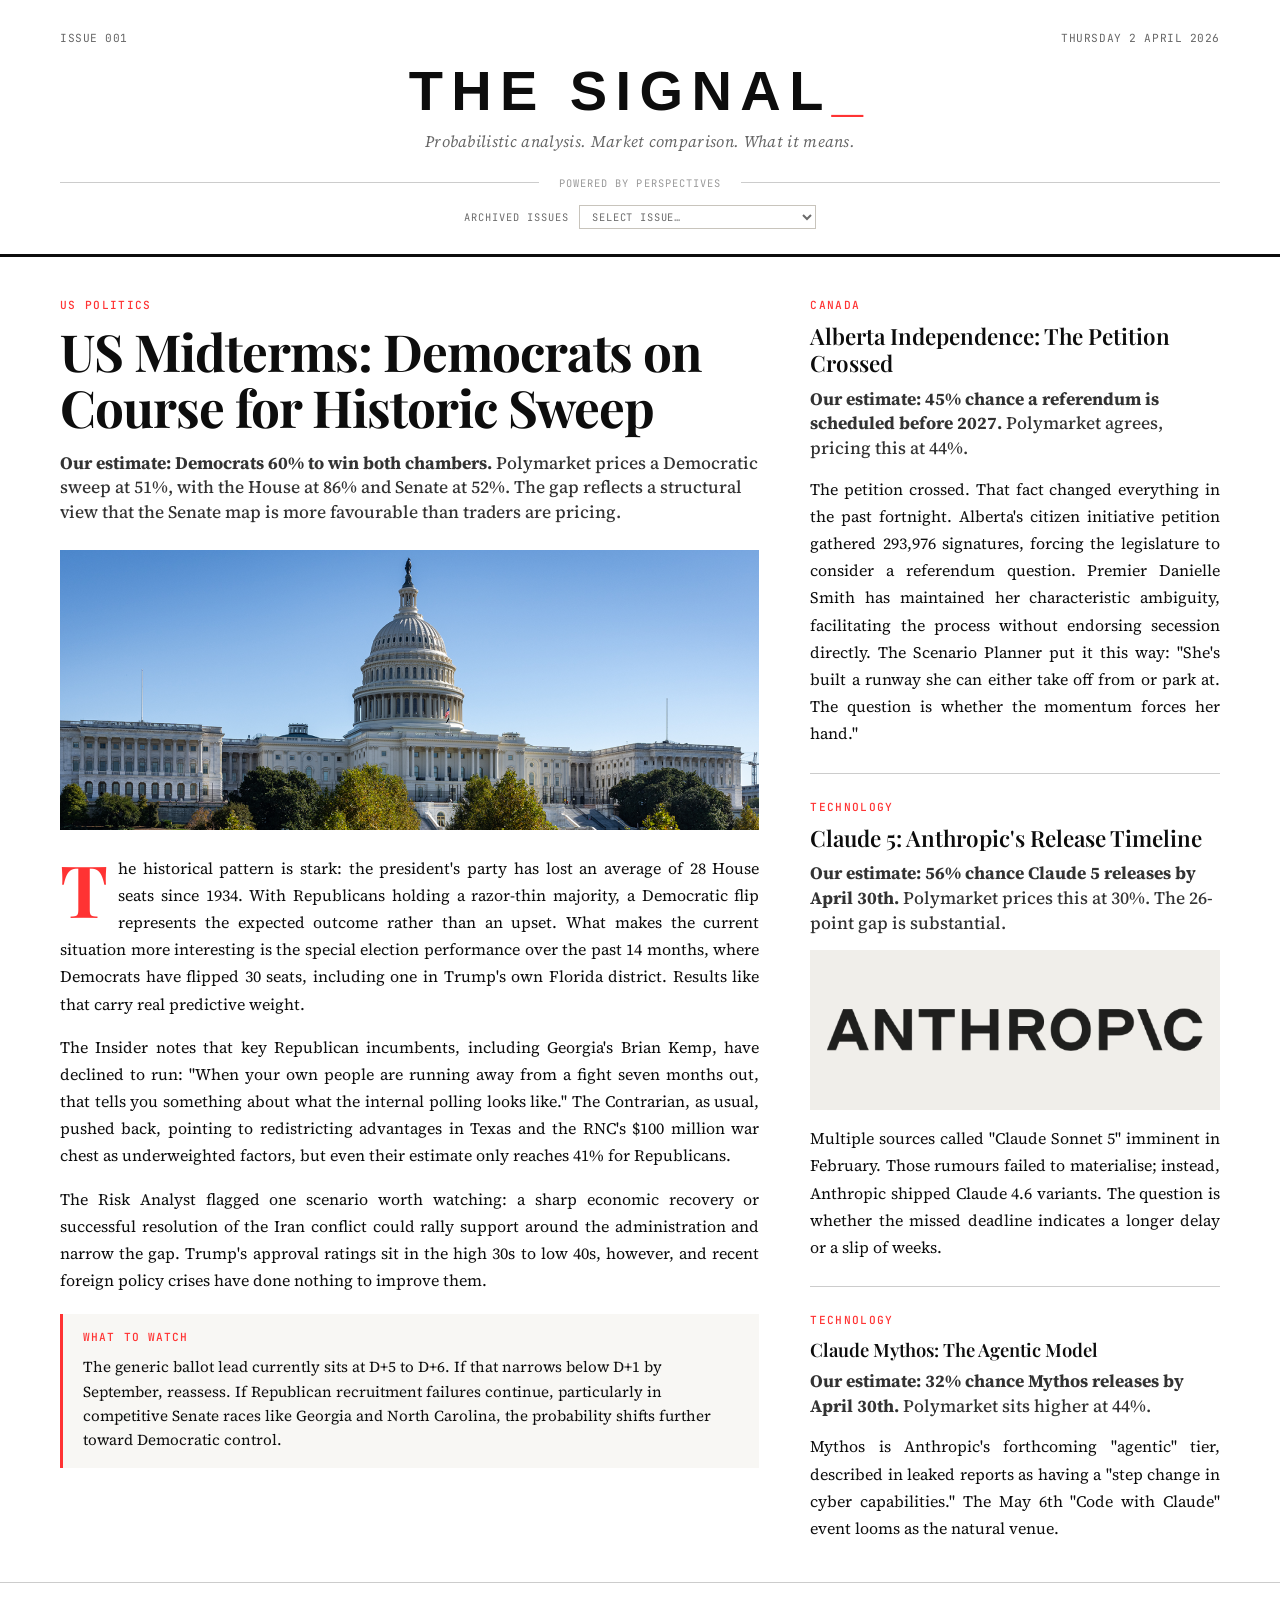
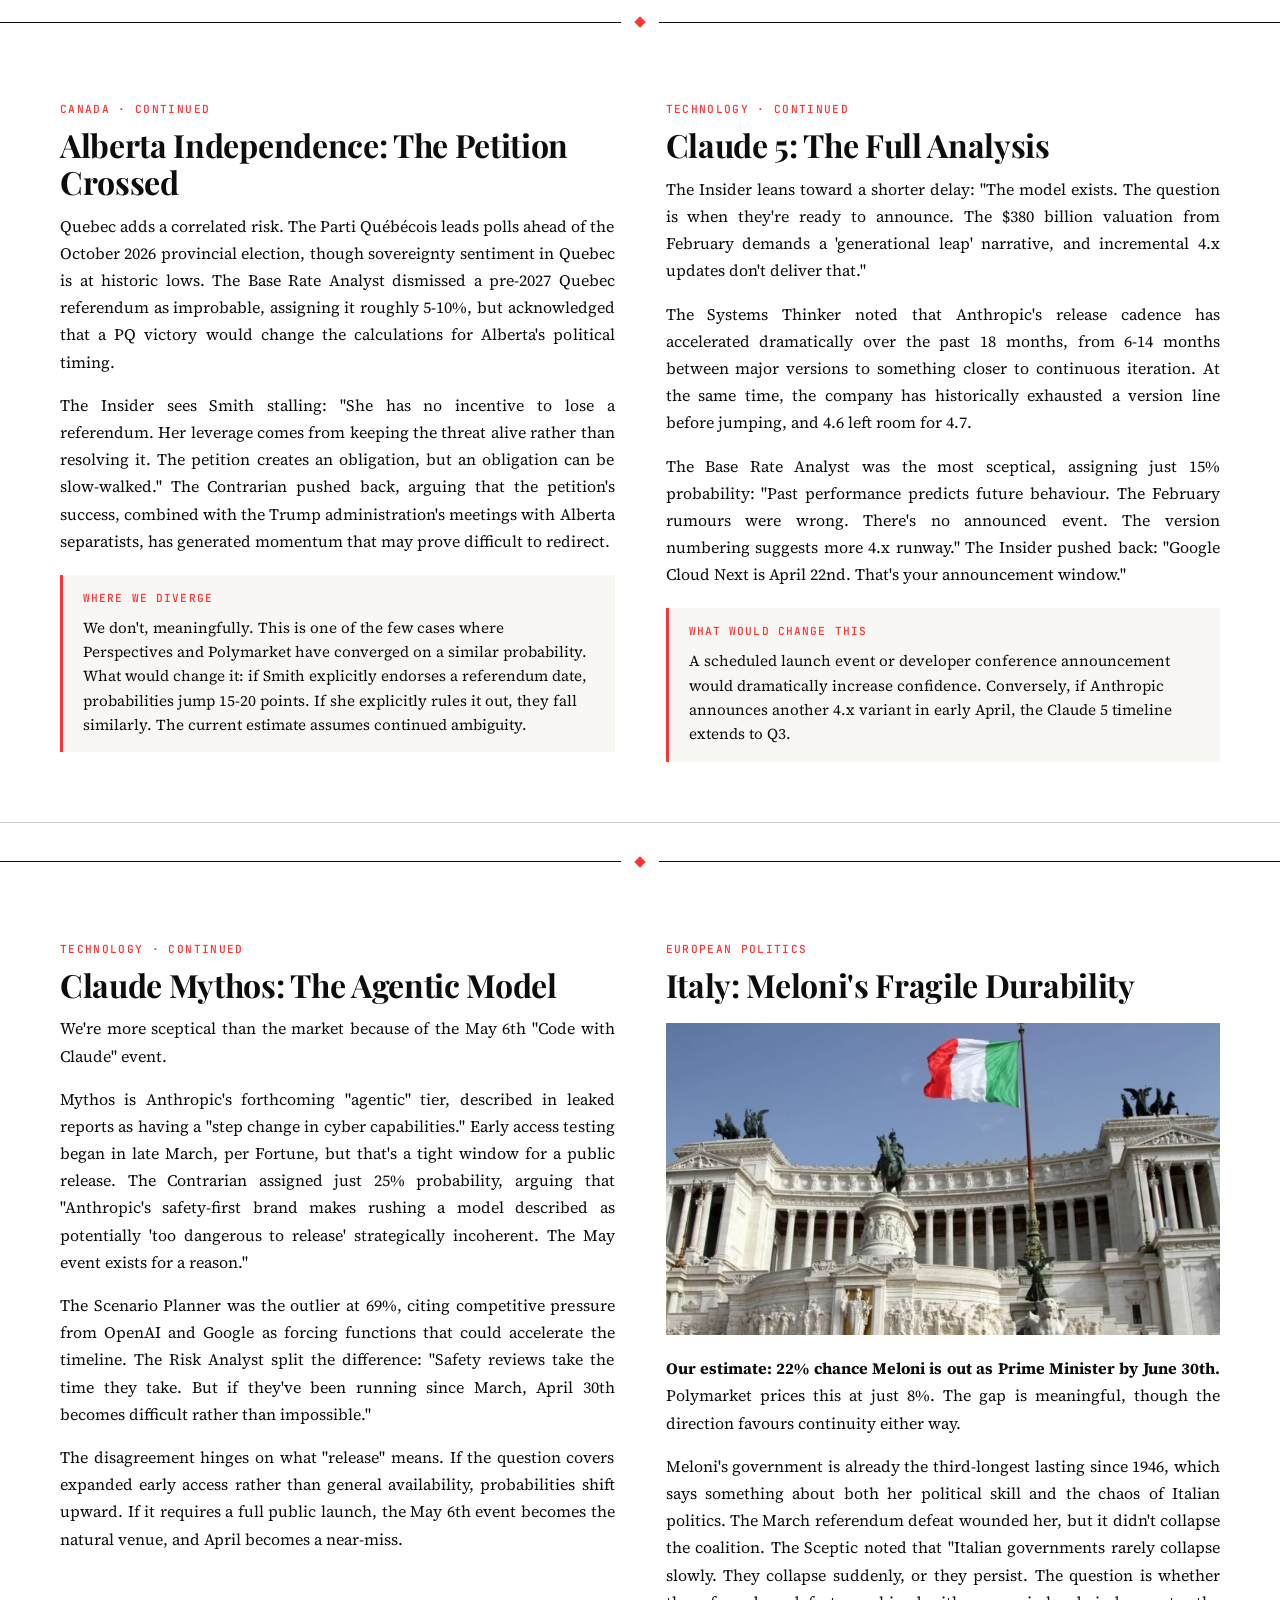
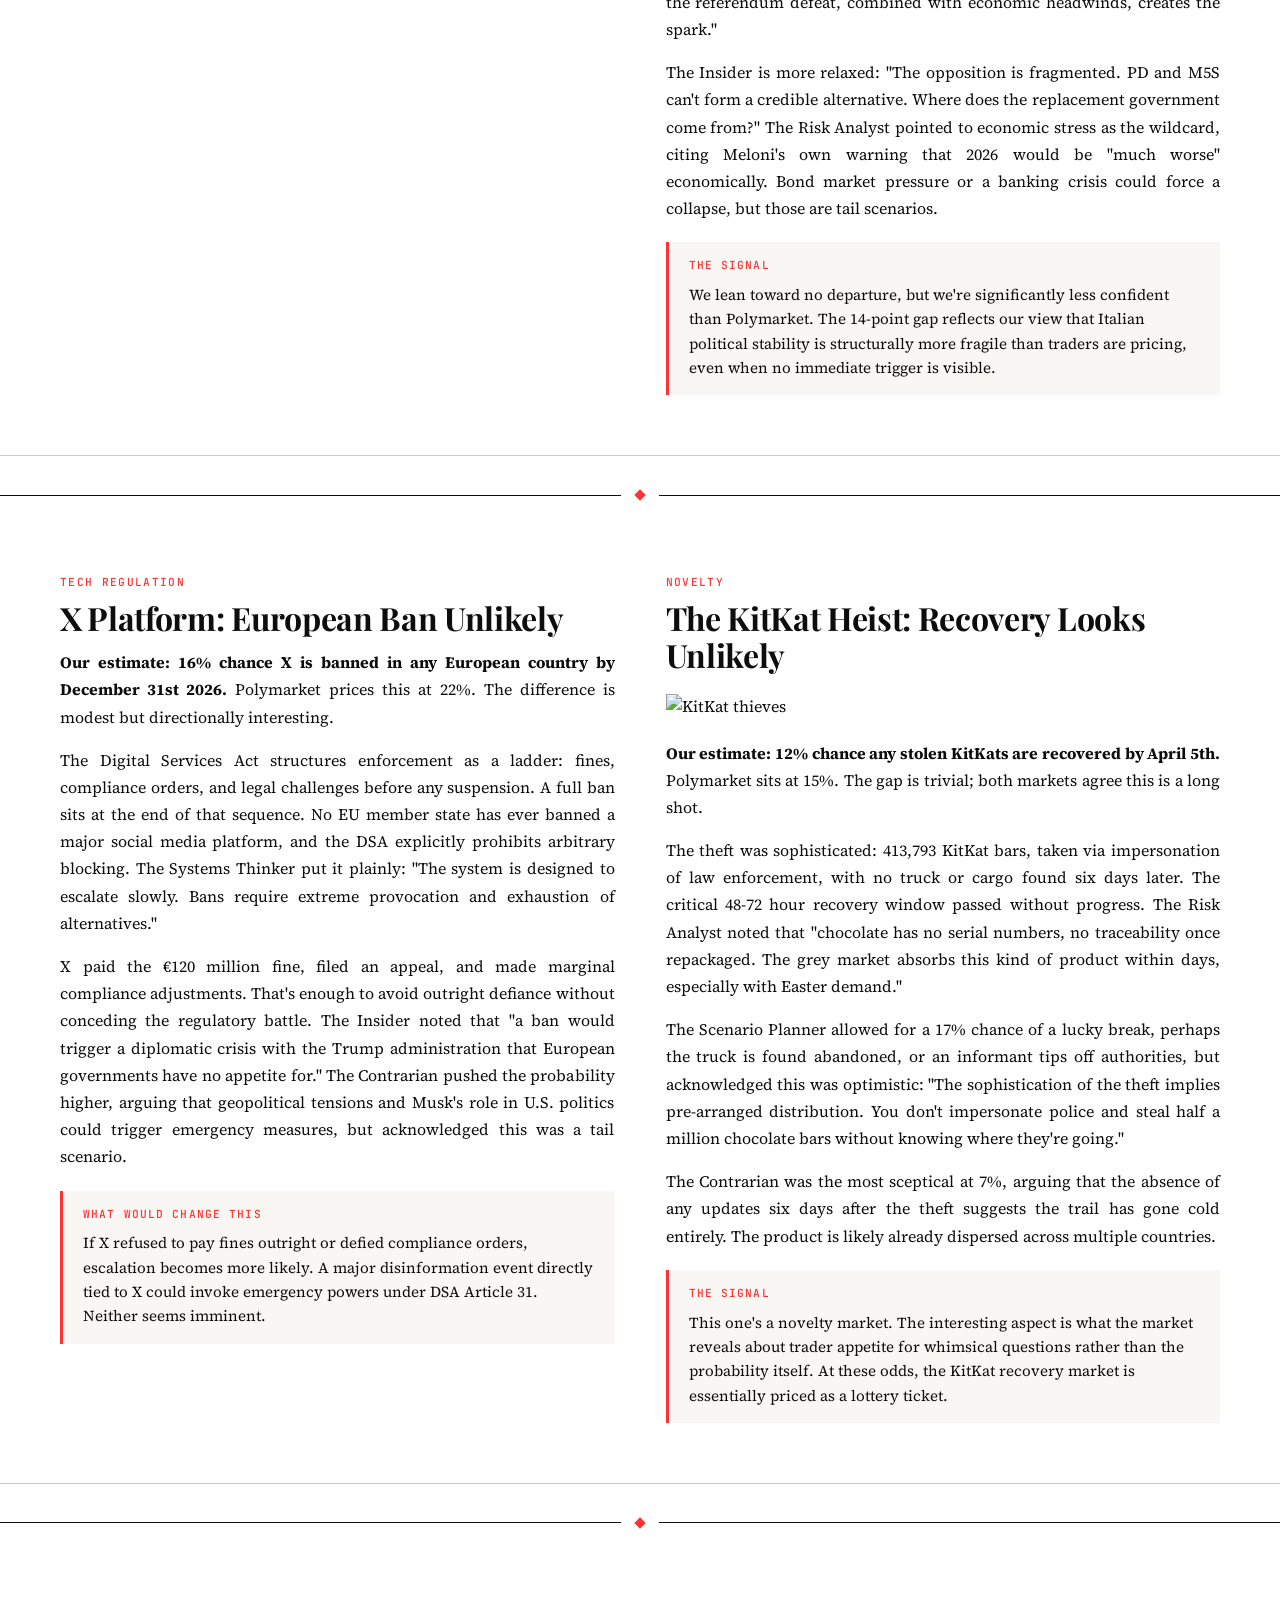
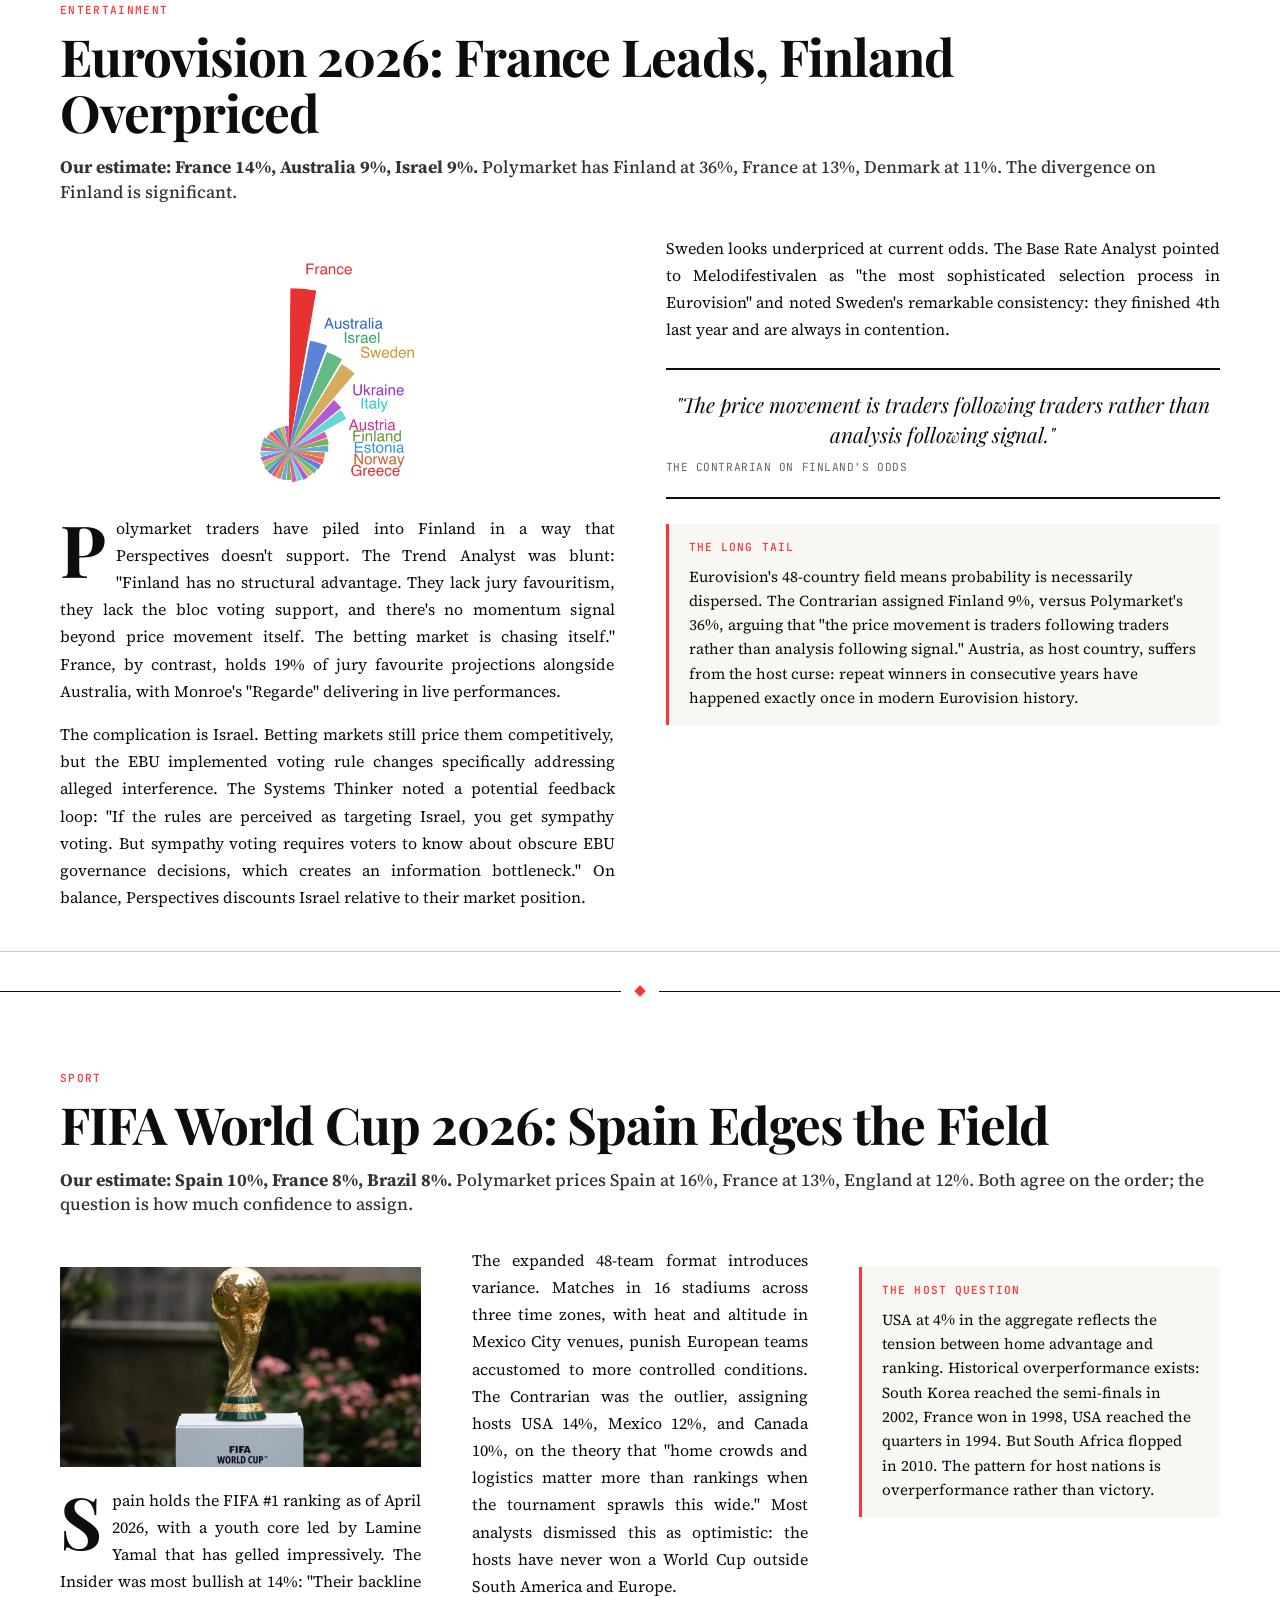
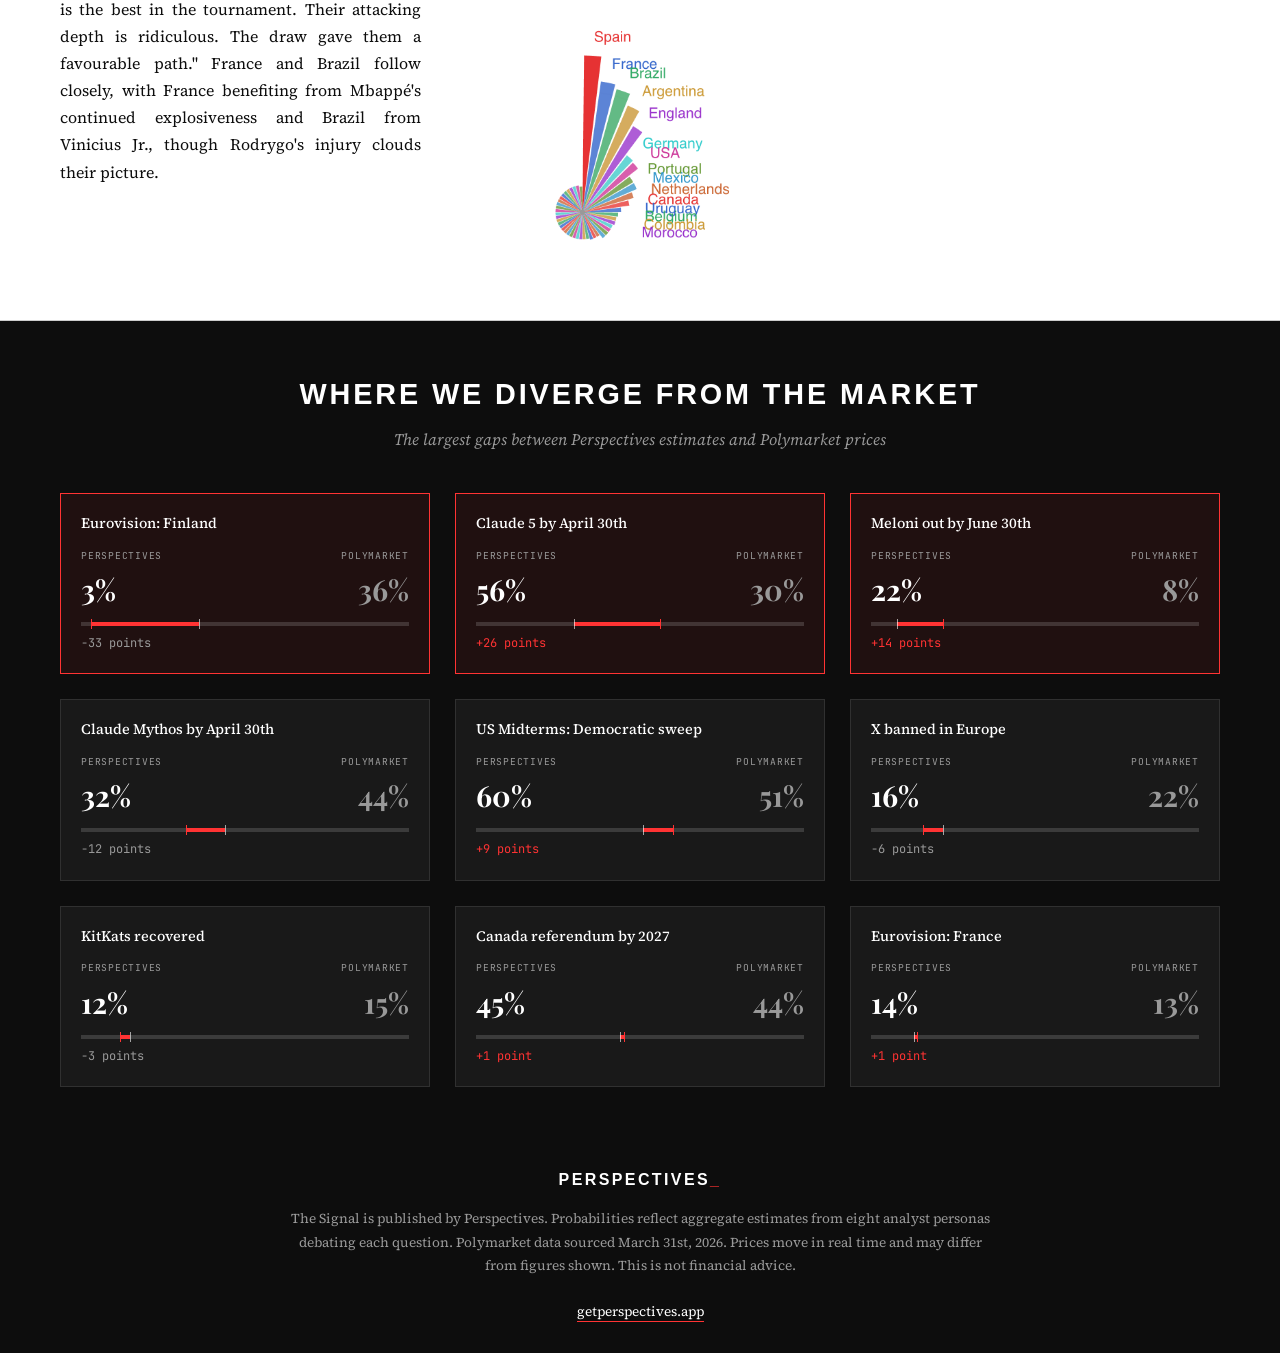
==== commit a6f60dc9: "Auto-generate issue selector from issue folders Co-Authored-By: Claude Sonnet 5.5 <noreply@anthropic" ====
--- a/issue-1/index.html
+++ b/issue-1/index.html
@@ -4,6 +4,9 @@
         <meta charset="UTF-8" />
         <meta name="viewport" content="width=device-width, initial-scale=1.0" />
         <title>The Signal · Issue 001</title>
+        <link rel="icon" type="image/svg+xml" href="../favicon.svg" />
+        <link rel="icon" type="image/png" href="../favicon.png" />
+        <link rel="apple-touch-icon" href="../apple-touch-icon.png" />
         <link rel="preconnect" href="https://fonts.googleapis.com" />
         <link rel="preconnect" href="https://fonts.gstatic.com" crossorigin />
         <link
@@ -1833,5 +1836,121 @@
                 </p>
             </footer>
         </div>
-    </body>
+        <script>
+            // Reading-progress favicon: the red underscore in the S_ mark fills
+            // as you scroll through the issue, and its cursor blinks in a
+            // background tab. Browsers that ignore dynamic icons keep favicon.svg.
+            (function () {
+                var canvas = document.createElement("canvas");
+                canvas.width = canvas.height = 64;
+                var ctx = canvas.getContext && canvas.getContext("2d");
+                if (!ctx || typeof Path2D === "undefined") return;
+                var glyph = new Path2D("M1481 987Q1442 1006 1378 1030Q1314 1054 1233 1075.5Q1152 1097 1057 1111.5Q962 1126 862 1126Q782 1126 725.5 1121Q669 1116 630.5 1108Q592 1100 569.5 1089.5Q547 1079 535 1068Q523 1057 519.5 1046Q516 1035 516 1026Q516 996 546 973.5Q576 951 628 933.5Q680 916 749 900.5Q818 885 895.5 868.5Q973 852 1055.5 832.5Q1138 813 1215.5 787Q1293 761 1362 726.5Q1431 692 1483 646Q1535 600 1565 540Q1595 480 1595 403Q1595 304 1560 233Q1525 162 1466.5 113Q1408 64 1331 34.5Q1254 5 1169.5 -11Q1085 -27 998.5 -32Q912 -37 834 -37Q630 -37 456.5 -3.5Q283 30 150 80V408Q287 332 462.5 289Q638 246 838 246Q956 246 1030.5 258.5Q1105 271 1147 290.5Q1189 310 1204 333Q1219 356 1219 377Q1219 410 1189 434.5Q1159 459 1107 477.5Q1055 496 986 511.5Q917 527 839.5 542.5Q762 558 680 576Q598 594 520.5 618.5Q443 643 374 675.5Q305 708 253 752.5Q201 797 171 855.5Q141 914 141 991Q141 1082 173 1148Q205 1214 259.5 1260.5Q314 1307 385.5 1336Q457 1365 536 1381Q615 1397 696 1403Q777 1409 850 1409Q930 1409 1014.5 1401Q1099 1393 1181 1378.5Q1263 1364 1339.5 1345Q1416 1326 1481 1305Z");
+                var BAR = { x: 28, y: 44, w: 24, h: 8 };
+                var reduceMotion = window.matchMedia && window.matchMedia("(prefers-reduced-motion: reduce)").matches;
+
+                var link = document.createElement("link");
+                link.rel = "icon";
+                link.type = "image/png";
+                document.querySelectorAll('link[rel~="icon"]').forEach(function (el) { el.remove(); });
+                document.head.appendChild(link);
+
+                var filled = -1, cursorOn = true, flashOff = false, finished = false;
+                var blinkTimer = null, flashesLeft = 0, blinkStopAt = 0, lastHref = "";
+
+                function draw() {
+                    ctx.fillStyle = "#f8f7f4";
+                    ctx.fillRect(0, 0, 64, 64);
+                    ctx.save();
+                    ctx.translate(10.941, 43);
+                    ctx.scale(0.021834, -0.021834);
+                    ctx.fillStyle = "#0d0d0d";
+                    ctx.fill(glyph);
+                    ctx.restore();
+                    if (finished) {
+                        if (!flashOff) {
+                            ctx.fillStyle = "#ff3333";
+                            ctx.fillRect(BAR.x, BAR.y, BAR.w, BAR.h);
+                        }
+                    } else {
+                        ctx.fillStyle = "#dcd8d0";
+                        ctx.fillRect(BAR.x, BAR.y, BAR.w, BAR.h);
+                        ctx.fillStyle = "#ff3333";
+                        ctx.fillRect(BAR.x, BAR.y, filled, BAR.h);
+                        if (cursorOn) {
+                            ctx.fillStyle = "#0d0d0d";
+                            ctx.fillRect(BAR.x + Math.max(0, filled - 4), BAR.y, 4, BAR.h);
+                        }
+                    }
+                    var href = canvas.toDataURL("image/png");
+                    if (href !== lastHref) link.href = lastHref = href;
+                }
+
+                function stopBlink() {
+                    clearInterval(blinkTimer);
+                    blinkTimer = null;
+                    cursorOn = true;
+                    flashOff = false;
+                }
+
+                function tick() {
+                    if (flashesLeft > 0) {
+                        flashOff = !flashOff;
+                        if (--flashesLeft === 0) stopBlink();
+                    } else if (document.visibilityState === "hidden" && !finished && Date.now() < blinkStopAt) {
+                        cursorOn = !cursorOn;
+                    } else {
+                        stopBlink();
+                    }
+                    draw();
+                }
+
+                function startBlink() {
+                    if (!blinkTimer && !reduceMotion) blinkTimer = setInterval(tick, 650);
+                }
+
+                function measure() {
+                    var doc = document.documentElement;
+                    var max = doc.scrollHeight - window.innerHeight;
+                    var progress = max > 0 ? Math.min(1, Math.max(0, window.scrollY / max)) : 1;
+                    // Two-unit steps keep the fill edge on whole pixels at 16px and 32px.
+                    var next = Math.round((progress * BAR.w) / 2) * 2;
+                    var justFinished = !finished && progress > 0.985;
+                    if (next === filled && !justFinished) return;
+                    filled = next;
+                    if (justFinished) {
+                        finished = true;
+                        stopBlink();
+                        flashesLeft = 6;
+                        startBlink();
+                    }
+                    draw();
+                }
+
+                var queued = false;
+                window.addEventListener("scroll", function () {
+                    if (queued) return;
+                    queued = true;
+                    requestAnimationFrame(function () { queued = false; measure(); });
+                }, { passive: true });
+                window.addEventListener("resize", measure);
+                window.addEventListener("load", measure);
+
+                // A blinking cursor in the tab strip while the reader is elsewhere,
+                // waiting where they left off. It settles after a minute.
+                document.addEventListener("visibilitychange", function () {
+                    if (document.visibilityState === "hidden" && !finished) {
+                        blinkStopAt = Date.now() + 60000;
+                        startBlink();
+                    } else if (!flashesLeft) {
+                        stopBlink();
+                        draw();
+                    }
+                });
+
+                measure();
+            })();
+        </script>
+<script src="../shared/issues.js"></script>
+</body>
 </html>
